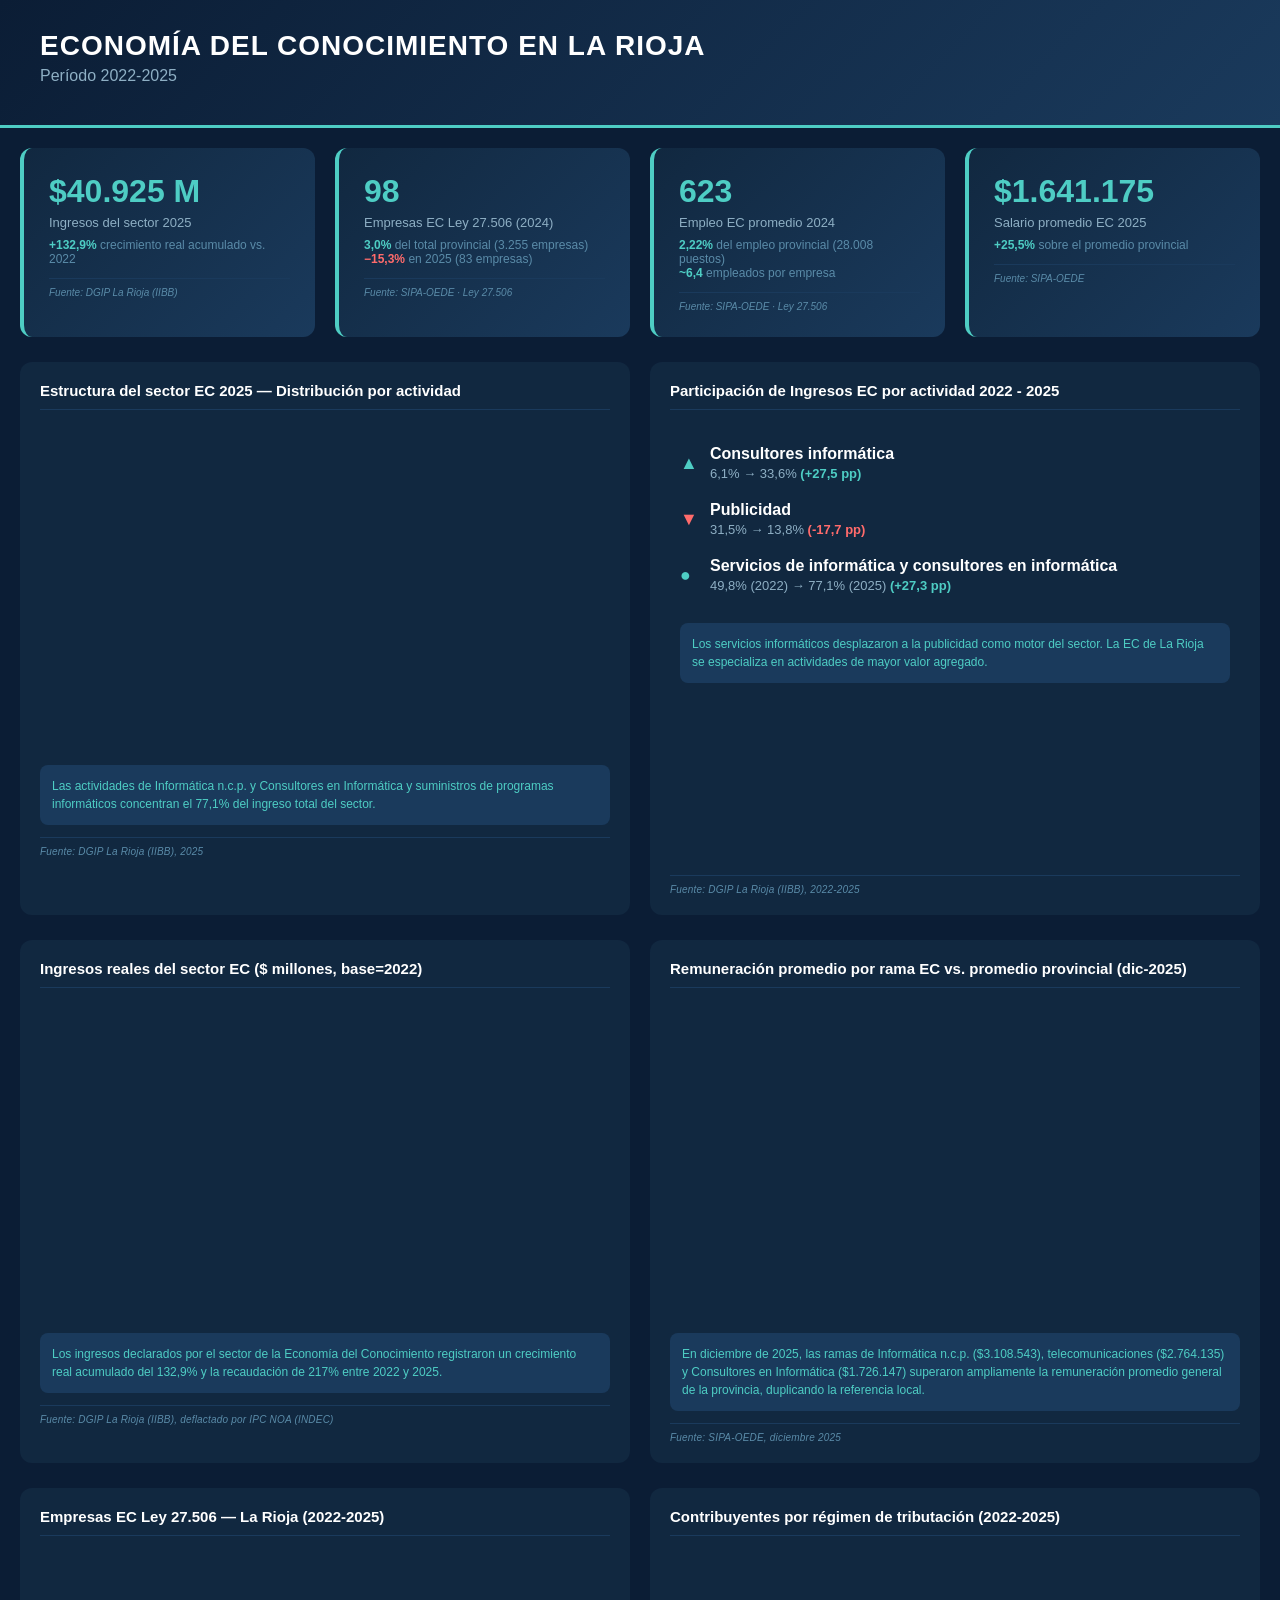
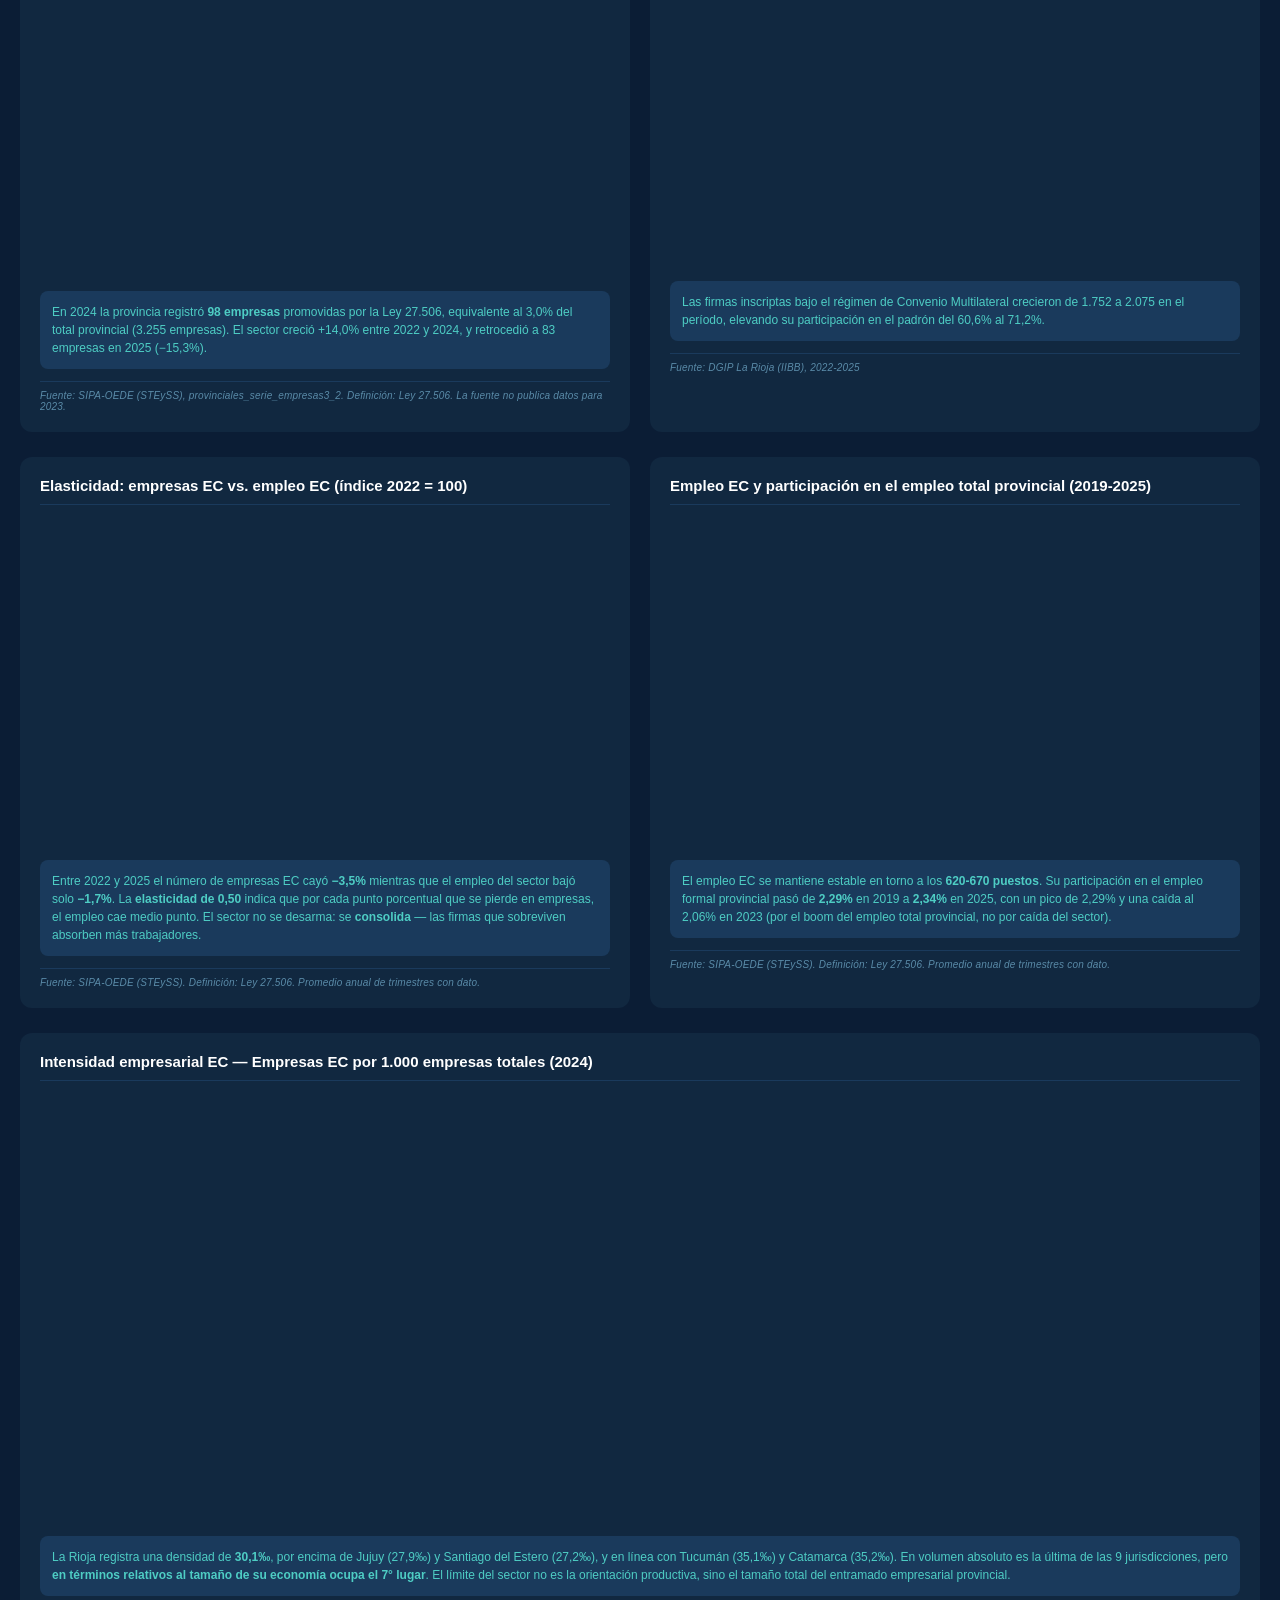
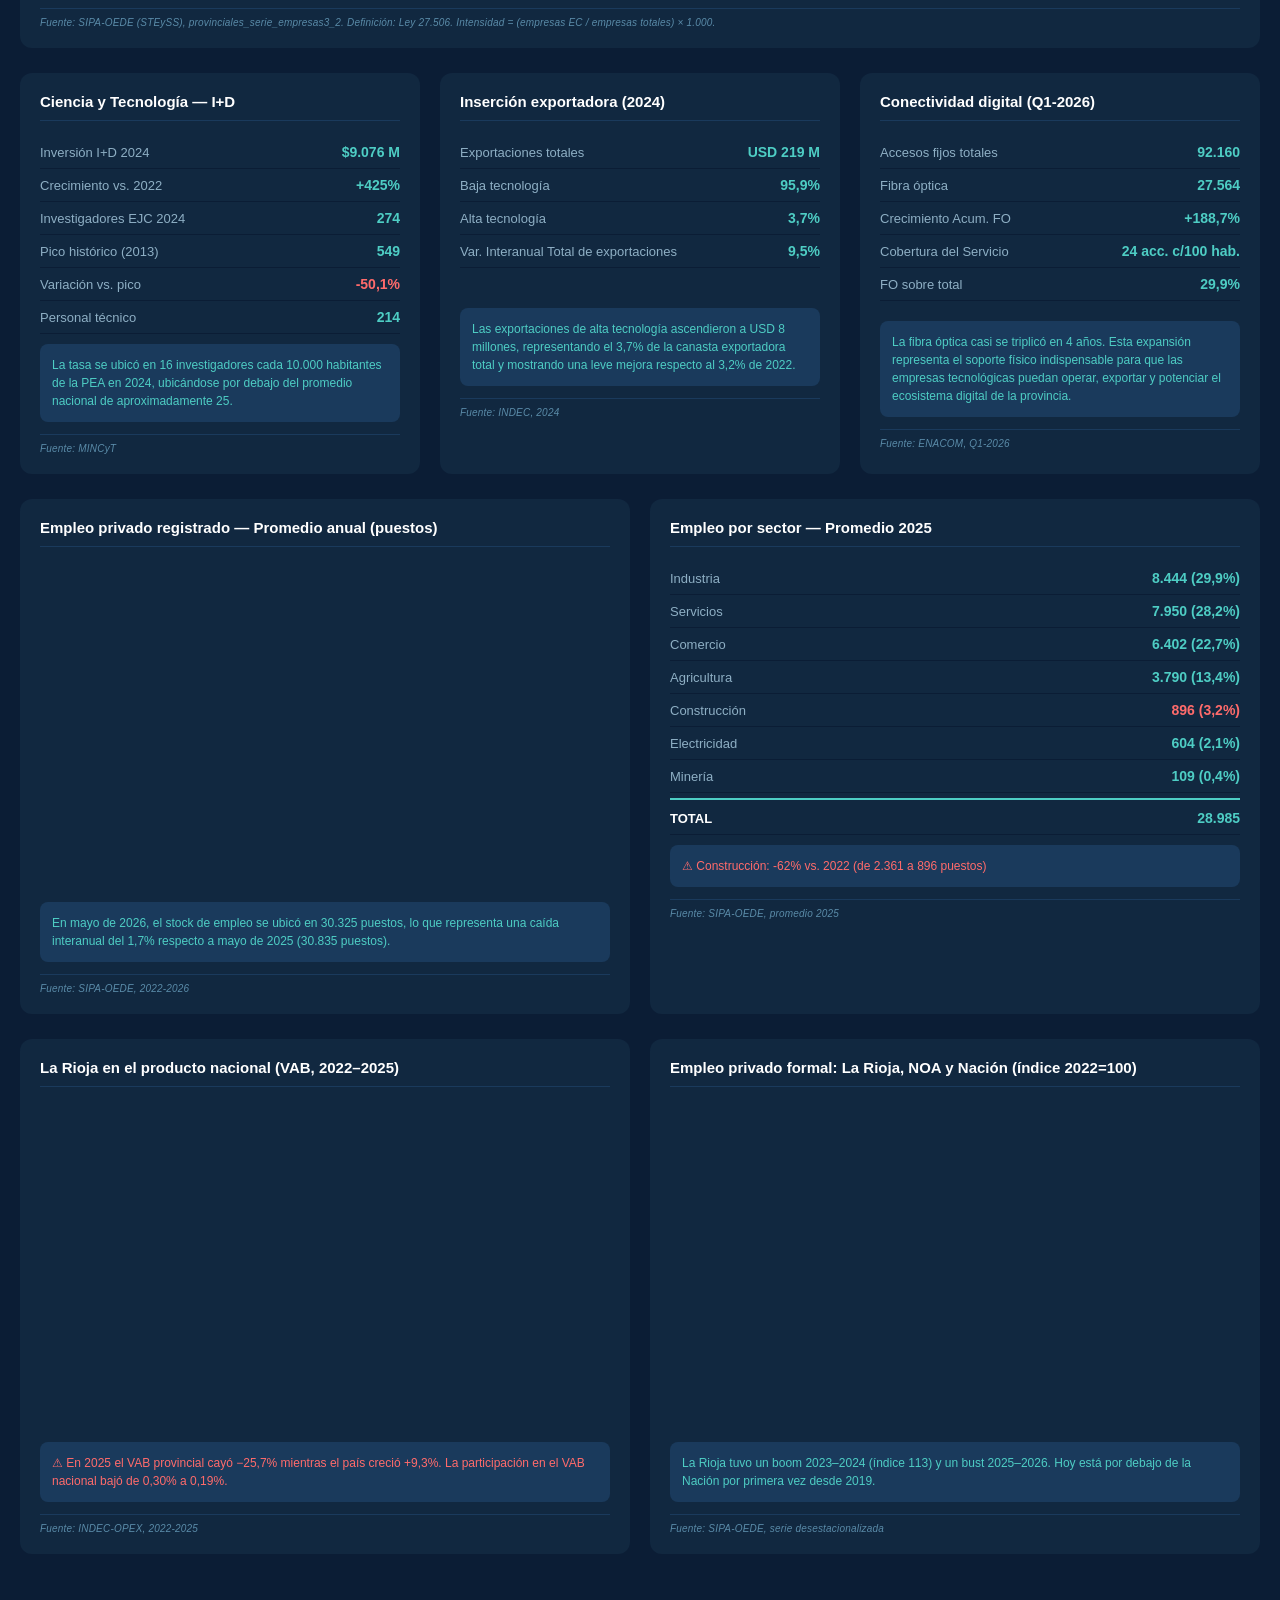
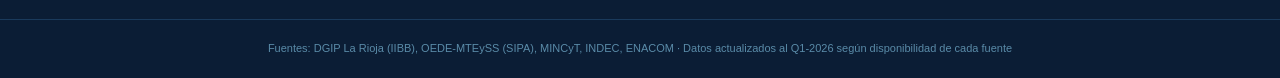
==== dashboard/figuras/index.html @ ee40356a "arme index y aumente" ====
<!DOCTYPE html>
<html lang="es">
<head>
    <meta charset="UTF-8">
    <meta name="viewport" content="width=device-width, initial-scale=1.0">
    <meta http-equiv="X-UA-Compatible" content="IE=edge">

    <title>Economía del Conocimiento en La Rioja | 2022-2025</title>

    <script src="https://code.highcharts.com/highcharts.js"></script>
    <script src="https://code.highcharts.com/modules/exporting.js"></script>

    <style>
        * { margin: 0; padding: 0; box-sizing: border-box; }

        body {
            font-family: "Segoe UI", Tahoma, Geneva, Verdana, sans-serif;
            background: #0B1D35;
            color: #FFFFFF;
        }

        .header {
            background: linear-gradient(135deg, #0B1D35 0%, #1A3A5C 100%);
            padding: 30px 40px;
            border-bottom: 3px solid #4ECDC4;
        }
        .header h1 { font-size: 28px; font-weight: 700; letter-spacing: 1px; }
        .header h2 { font-size: 16px; color: #8EAFC4; font-weight: 400; margin-top: 5px; }
        .header .institucional { font-size: 12px; color: #5A8BA8; margin-top: 10px; }

        .container { width: 100%; max-width: 1400px; margin: 0 auto; padding: 20px; }

        .kpi-row {
            display: grid;
            grid-template-columns: repeat(4, 1fr);
            gap: 20px;
            margin-bottom: 25px;
        }
        .kpi-card {
            background: linear-gradient(135deg, #112840 0%, #1A3A5C 100%);
            border-radius: 12px;
            padding: 25px;
            border-left: 4px solid #4ECDC4;
        }
        .kpi-card .number { font-size: 32px; font-weight: 700; color: #4ECDC4; }
        .kpi-card .label { font-size: 13px; color: #8EAFC4; margin-top: 5px; }
        .kpi-card .sub { font-size: 12px; color: #5A8BA8; margin-top: 8px; }
        .kpi-card .sub span { color: #4ECDC4; font-weight: 600; }
        .kpi-card .sub span.neg { color: #FF6B6B; }
        .kpi-card .kpi-source {
            font-size: 10px;
            color: #5A8BA8;
            margin-top: 12px;
            padding-top: 8px;
            border-top: 1px solid #1A3A5C;
            font-style: italic;
        }

        .chart-row {
            display: grid;
            grid-template-columns: 1fr 1fr;
            gap: 20px;
            margin-bottom: 25px;
        }
        .chart-row-3 {
            display: grid;
            grid-template-columns: 1fr 1fr 1fr;
            gap: 20px;
            margin-bottom: 25px;
        }
        .chart-box {
            background: #112840;
            border-radius: 12px;
            padding: 20px;
        }
        .chart-box h3 {
            font-size: 15px;
            color: #FFFFFF;
            margin-bottom: 15px;
            border-bottom: 1px solid #1A3A5C;
            padding-bottom: 10px;
        }
        .chart-container { width: 100%; height: 320px; }
        .chart-container-tall { width: 100%; height: 420px; }

        .chart-source {
            font-size: 10px;
            color: #5A8BA8;
            margin-top: 12px;
            padding-top: 8px;
            border-top: 1px solid #1A3A5C;
            font-style: italic;
            letter-spacing: 0.2px;
        }

        .info-card {
            background: #112840;
            border-radius: 12px;
            padding: 20px;
        }
        .info-card h3 {
            font-size: 15px;
            color: #FFFFFF;
            margin-bottom: 15px;
            border-bottom: 1px solid #1A3A5C;
            padding-bottom: 10px;
        }
        .info-item {
            display: flex;
            justify-content: space-between;
            align-items: center;
            gap: 10px;
            padding: 8px 0;
            border-bottom: 1px solid #0B1D35;
        }
        .info-item .key { color: #8EAFC4; font-size: 13px; }
        .info-item .value { color: #4ECDC4; font-weight: 600; font-size: 14px; text-align: right; }

        .highlight-box {
            background: #1A3A5C;
            border-radius: 8px;
            padding: 12px;
            margin-top: 10px;
        }
        .highlight-box .alert { color: #FF6B6B; font-size: 12px; line-height: 1.5; }
        .highlight-box .positive { color: #4ECDC4; font-size: 12px; line-height: 1.5; }

        .transform-item {
            display: flex;
            align-items: center;
            gap: 10px;
            padding: 10px 0;
        }
        .transform-item .arrow-up { color: #4ECDC4; font-size: 20px; }
        .transform-item .arrow-down { color: #FF6B6B; font-size: 20px; }
        .transform-item .detail { font-size: 13px; color: #8EAFC4; margin-top: 3px; }
        .transform-item .pct { font-size: 18px; font-weight: 700; min-width: 20px; }

        .footer {
            text-align: center;
            padding: 20px;
            color: #5A8BA8;
            font-size: 11px;
            line-height: 1.6;
            border-top: 1px solid #1A3A5C;
            margin-top: 20px;
        }

        @media (max-width: 1100px) {
            .kpi-row { grid-template-columns: repeat(2, 1fr); }
            .chart-row-3 { grid-template-columns: 1fr; }
        }
        @media (max-width: 800px) {
            .chart-row { grid-template-columns: 1fr; }
            .kpi-row { grid-template-columns: 1fr; }
            .header { padding: 25px 20px; }
            .header h1 { font-size: 22px; }
            .container { padding: 15px; }
        }
    </style>
</head>

<body>

<div class="header">
    <h1>ECONOMÍA DEL CONOCIMIENTO EN LA RIOJA</h1>
    <h2>Período 2022-2025</h2>
    <div class="institucional"></div>
</div>

<div class="container">

    <!-- ============ KPI ============ -->
    <div class="kpi-row">
        <div class="kpi-card">
            <div class="number">$40.925 M</div>
            <div class="label">Ingresos del sector 2025</div>
            <div class="sub"><span>+132,9%</span> crecimiento real acumulado vs. 2022</div>
            <div class="kpi-source">Fuente: DGIP La Rioja (IIBB)</div>
        </div>
        <div class="kpi-card">
            <div class="number">98</div>
            <div class="label">Empresas EC Ley 27.506 (2024)</div>
            <div class="sub"><span>3,0%</span> del total provincial (3.255 empresas)<br>
                <span class="neg">−15,3%</span> en 2025 (83 empresas)</div>
            <div class="kpi-source">Fuente: SIPA-OEDE · Ley 27.506</div>
        </div>
        <div class="kpi-card">
            <div class="number">623</div>
            <div class="label">Empleo EC promedio 2024</div>
            <div class="sub"><span>2,22%</span> del empleo provincial (28.008 puestos)<br>
                <span>~6,4</span> empleados por empresa</div>
            <div class="kpi-source">Fuente: SIPA-OEDE · Ley 27.506</div>
        </div>
        <div class="kpi-card">
            <div class="number">$1.641.175</div>
            <div class="label">Salario promedio EC 2025</div>
            <div class="sub"><span>+25,5%</span> sobre el promedio provincial</div>
            <div class="kpi-source">Fuente: SIPA-OEDE</div>
        </div>
    </div>

    <!-- ============ ESTRUCTURA EC ============ -->
    <div class="chart-row">

        <div class="chart-box">
            <h3>Estructura del sector EC 2025 — Distribución por actividad</h3>
            <div id="chart-donut" class="chart-container"></div>
            <div class="highlight-box" style="margin-top:20px;">
                <div class="positive">
                    Las actividades de Informática n.c.p. y Consultores en
                    Informática y suministros de programas informáticos
                    concentran el 77,1% del ingreso total del sector.
                </div>
            </div>
            <div class="chart-source">Fuente: DGIP La Rioja (IIBB), 2025</div>
        </div>

        <div class="chart-box">
            <h3>Participación de Ingresos EC por actividad 2022 - 2025</h3>
            <div style="padding: 10px;">

                <div class="transform-item">
                    <span class="arrow-up pct" style="color:#4ECDC4;">▲</span>
                    <div>
                        <div style="font-size:16px; font-weight:700;">Consultores informática</div>
                        <div class="detail">
                            6,1% → 33,6%
                            <span style="color:#4ECDC4; font-weight:600;">(+27,5 pp)</span>
                        </div>
                    </div>
                </div>

                <div class="transform-item">
                    <span class="arrow-down pct" style="color:#FF6B6B;">▼</span>
                    <div>
                        <div style="font-size:16px; font-weight:700;">Publicidad</div>
                        <div class="detail">
                            31,5% → 13,8%
                            <span style="color:#FF6B6B; font-weight:600;">(-17,7 pp)</span>
                        </div>
                    </div>
                </div>

                <div class="transform-item">
                    <span class="arrow-up pct" style="color:#4ECDC4;">●</span>
                    <div>
                        <div style="font-size:16px; font-weight:700;">
                            Servicios de informática y consultores en informática
                        </div>
                        <div class="detail">
                            49,8% (2022) → 77,1% (2025)
                            <span style="color:#4ECDC4; font-weight:600;">(+27,3 pp)</span>
                        </div>
                    </div>
                </div>

                <div class="highlight-box" style="margin-top:20px;">
                    <div class="positive">
                        Los servicios informáticos desplazaron a la publicidad
                        como motor del sector. La EC de La Rioja se especializa
                        en actividades de mayor valor agregado.
                    </div>
                </div>

                <div id="chart-transform" class="chart-container"
                     style="height:160px; margin-top:10px;"></div>

            </div>
            <div class="chart-source">Fuente: DGIP La Rioja (IIBB), 2022-2025</div>
        </div>

    </div>

    <!-- ============ INGRESOS Y SALARIOS ============ -->
    <div class="chart-row">

        <div class="chart-box">
            <h3>Ingresos reales del sector EC ($ millones, base=2022)</h3>
            <div id="chart-ingresos" class="chart-container"></div>
            <div class="highlight-box">
                <div class="positive">
                    Los ingresos declarados por el sector de la Economía
                    del Conocimiento registraron un crecimiento real acumulado
                    del 132,9% y la recaudación de 217% entre 2022 y 2025.
                </div>
            </div>
            <div class="chart-source">Fuente: DGIP La Rioja (IIBB), deflactado por IPC NOA (INDEC)</div>
        </div>

        <div class="chart-box">
            <h3>Remuneración promedio por rama EC vs. promedio provincial (dic-2025)</h3>
            <div id="chart-salarios" class="chart-container"></div>
            <div class="highlight-box">
                <div class="positive">
                    En diciembre de 2025, las ramas de Informática n.c.p.
                    ($3.108.543), telecomunicaciones ($2.764.135) y
                    Consultores en Informática ($1.726.147) superaron
                    ampliamente la remuneración promedio general de la
                    provincia, duplicando la referencia local.
                </div>
            </div>
            <div class="chart-source">Fuente: SIPA-OEDE, diciembre 2025</div>
        </div>

    </div>

    <!-- ============ EMPRESAS EC — LEY 27.506 ============ -->
    <div class="chart-row">

        <div class="chart-box">
            <h3>Empresas EC Ley 27.506 — La Rioja (2022-2025)</h3>
            <div id="chart-empresas" class="chart-container"></div>
            <div class="highlight-box" style="margin-top:20px;">
                <div class="positive">
                    En 2024 la provincia registró <strong>98 empresas</strong>
                    promovidas por la Ley 27.506, equivalente al 3,0% del total
                    provincial (3.255 empresas). El sector creció +14,0% entre
                    2022 y 2024, y retrocedió a 83 empresas en 2025 (−15,3%).
                </div>
            </div>
            <div class="chart-source">
                Fuente: SIPA-OEDE (STEySS), <em>provinciales_serie_empresas3_2</em>.
                Definición: Ley 27.506. La fuente no publica datos para 2023.
            </div>
        </div>

        <div class="chart-box">
            <h3>Contribuyentes por régimen de tributación (2022-2025)</h3>
            <div id="chart-contribuyentes" class="chart-container"></div>
            <div class="highlight-box">
                <div class="positive">
                    Las firmas inscriptas bajo el régimen de Convenio
                    Multilateral crecieron de 1.752 a 2.075 en el período,
                    elevando su participación en el padrón del 60,6% al 71,2%.
                </div>
            </div>
            <div class="chart-source">Fuente: DGIP La Rioja (IIBB), 2022-2025</div>
        </div>

    </div>

    <!-- ============ EMPLEO EC: ELASTICIDAD Y PARTICIPACIÓN ============ -->
    <div class="chart-row">

        <div class="chart-box">
            <h3>Elasticidad: empresas EC vs. empleo EC (índice 2022 = 100)</h3>
            <div id="chart-elasticidad" class="chart-container"></div>
            <div class="highlight-box" style="margin-top:20px;">
                <div class="positive">
                    Entre 2022 y 2025 el número de empresas EC cayó
                    <strong>−3,5%</strong> mientras que el empleo del sector
                    bajó solo <strong>−1,7%</strong>. La <strong>elasticidad
                    de 0,50</strong> indica que por cada punto porcentual que
                    se pierde en empresas, el empleo cae medio punto. El sector
                    no se desarma: se <strong>consolida</strong> — las firmas
                    que sobreviven absorben más trabajadores.
                </div>
            </div>
            <div class="chart-source">
                Fuente: SIPA-OEDE (STEySS). Definición: Ley 27.506.
                Promedio anual de trimestres con dato.
            </div>
        </div>

        <div class="chart-box">
            <h3>Empleo EC y participación en el empleo total provincial (2019-2025)</h3>
            <div id="chart-empleo-share" class="chart-container"></div>
            <div class="highlight-box" style="margin-top:20px;">
                <div class="positive">
                    El empleo EC se mantiene estable en torno a los
                    <strong>620-670 puestos</strong>. Su participación en el
                    empleo formal provincial pasó de <strong>2,29%</strong> en
                    2019 a <strong>2,34%</strong> en 2025, con un pico de
                    2,29% y una caída al 2,06% en 2023 (por el boom del empleo
                    total provincial, no por caída del sector).
                </div>
            </div>
            <div class="chart-source">
                Fuente: SIPA-OEDE (STEySS). Definición: Ley 27.506.
                Promedio anual de trimestres con dato.
            </div>
        </div>

    </div>

    <!-- ============ INTENSIDAD EMPRESARIAL EC ============ -->
    <div class="chart-row">
        <div class="chart-box" style="grid-column: 1 / -1;">
            <h3>Intensidad empresarial EC — Empresas EC por 1.000 empresas totales (2024)</h3>
            <div id="chart-intensidad" class="chart-container-tall"></div>
            <div class="highlight-box" style="margin-top:20px;">
                <div class="positive">
                    La Rioja registra una densidad de <strong>30,1‰</strong>,
                    por encima de Jujuy (27,9‰) y Santiago del Estero (27,2‰),
                    y en línea con Tucumán (35,1‰) y Catamarca (35,2‰).
                    En volumen absoluto es la última de las 9 jurisdicciones,
                    pero <strong>en términos relativos al tamaño de su economía
                    ocupa el 7° lugar</strong>. El límite del sector no es la
                    orientación productiva, sino el tamaño total del entramado
                    empresarial provincial.
                </div>
            </div>
            <div class="chart-source">
                Fuente: SIPA-OEDE (STEySS), <em>provinciales_serie_empresas3_2</em>.
                Definición: Ley 27.506. Intensidad = (empresas EC / empresas totales) × 1.000.
            </div>
        </div>
    </div>

    <!-- ============ I+D / EXPORTACIONES / CONECTIVIDAD ============ -->
    <div class="chart-row-3">

        <div class="info-card">
            <h3>Ciencia y Tecnología — I+D</h3>
            <div class="info-item">
                <span class="key">Inversión I+D 2024</span>
                <span class="value">$9.076 M</span>
            </div>
            <div class="info-item">
                <span class="key">Crecimiento vs. 2022</span>
                <span class="value">+425%</span>
            </div>
            <div class="info-item">
                <span class="key">Investigadores EJC 2024</span>
                <span class="value">274</span>
            </div>
            <div class="info-item">
                <span class="key">Pico histórico (2013)</span>
                <span class="value">549</span>
            </div>
            <div class="info-item">
                <span class="key">Variación vs. pico</span>
                <span class="value" style="color:#FF6B6B;">-50,1%</span>
            </div>
            <div class="info-item">
                <span class="key">Personal técnico</span>
                <span class="value">214</span>
            </div>
            <div class="highlight-box">
                <div class="positive">
                    La tasa se ubicó en 16 investigadores cada 10.000
                    habitantes de la PEA en 2024, ubicándose por debajo
                    del promedio nacional de aproximadamente 25.
                </div>
            </div>
            <div class="chart-source">Fuente: MINCyT</div>
        </div>

        <div class="info-card">
            <h3>Inserción exportadora (2024)</h3>
            <div class="info-item">
                <span class="key">Exportaciones totales</span>
                <span class="value">USD 219 M</span>
            </div>
            <div class="info-item">
                <span class="key">Baja tecnología</span>
                <span class="value">95,9%</span>
            </div>
            <div class="info-item">
                <span class="key">Alta tecnología</span>
                <span class="value">3,7%</span>
            </div>
            <div class="info-item">
                <span class="key">Var. Interanual Total de exportaciones</span>
                <span class="value">9,5%</span>
            </div>
            <div class="highlight-box" style="margin-top:40px;">
                <div class="positive">
                    Las exportaciones de alta tecnología ascendieron a
                    USD 8 millones, representando el 3,7% de la canasta
                    exportadora total y mostrando una leve mejora respecto
                    al 3,2% de 2022.
                </div>
            </div>
            <div class="chart-source">Fuente: INDEC, 2024</div>
        </div>

        <div class="info-card">
            <h3>Conectividad digital (Q1-2026)</h3>
            <div class="info-item">
                <span class="key">Accesos fijos totales</span>
                <span class="value">92.160</span>
            </div>
            <div class="info-item">
                <span class="key">Fibra óptica</span>
                <span class="value">27.564</span>
            </div>
            <div class="info-item">
                <span class="key">Crecimiento Acum. FO</span>
                <span class="value">+188,7%</span>
            </div>
            <div class="info-item">
                <span class="key">Cobertura del Servicio</span>
                <span class="value">24 acc. c/100 hab.</span>
            </div>
            <div class="info-item">
                <span class="key">FO sobre total</span>
                <span class="value">29,9%</span>
            </div>
            <div class="highlight-box" style="margin-top:20px;">
                <div class="positive">
                    La fibra óptica casi se triplicó en 4 años.
                    Esta expansión representa el soporte físico indispensable
                    para que las empresas tecnológicas puedan operar,
                    exportar y potenciar el ecosistema digital de la provincia.
                </div>
            </div>
            <div class="chart-source">Fuente: ENACOM, Q1-2026</div>
        </div>

    </div>

    <!-- ============ EMPLEO ============ -->
    <div class="chart-row">

        <div class="chart-box">
            <h3>Empleo privado registrado — Promedio anual (puestos)</h3>
            <div id="chart-empleo" class="chart-container"></div>
            <div class="highlight-box" style="margin-top:20px;">
                <div class="positive">
                    En mayo de 2026, el stock de empleo se ubicó en
                    30.325 puestos, lo que representa una caída interanual
                    del 1,7% respecto a mayo de 2025 (30.835 puestos).
                </div>
            </div>
            <div class="chart-source">Fuente: SIPA-OEDE, 2022-2026</div>
        </div>

        <div class="info-card">
            <h3>Empleo por sector — Promedio 2025</h3>
            <div class="info-item">
                <span class="key">Industria</span>
                <span class="value">8.444 (29,9%)</span>
            </div>
            <div class="info-item">
                <span class="key">Servicios</span>
                <span class="value">7.950 (28,2%)</span>
            </div>
            <div class="info-item">
                <span class="key">Comercio</span>
                <span class="value">6.402 (22,7%)</span>
            </div>
            <div class="info-item">
                <span class="key">Agricultura</span>
                <span class="value">3.790 (13,4%)</span>
            </div>
            <div class="info-item">
                <span class="key">Construcción</span>
                <span class="value" style="color:#FF6B6B;">896 (3,2%)</span>
            </div>
            <div class="info-item">
                <span class="key">Electricidad</span>
                <span class="value">604 (2,1%)</span>
            </div>
            <div class="info-item">
                <span class="key">Minería</span>
                <span class="value">109 (0,4%)</span>
            </div>
            <div class="info-item"
                 style="border-top:2px solid #4ECDC4; margin-top:5px; padding-top:10px;">
                <span class="key" style="font-weight:700; color:#FFFFFF;">TOTAL</span>
                <span class="value">28.985</span>
            </div>
            <div class="highlight-box">
                <div class="alert">
                    ⚠ Construcción: -62% vs. 2022 (de 2.361 a 896 puestos)
                </div>
            </div>
            <div class="chart-source">Fuente: SIPA-OEDE, promedio 2025</div>
        </div>

    </div>

    <!-- ============ CONTEXTO MACRO: VAB ============ -->
    <div class="chart-row">

        <div class="chart-box">
            <h3>La Rioja en el producto nacional (VAB, 2022–2025)</h3>
            <div id="chart-vab" class="chart-container"></div>
            <div class="highlight-box" style="margin-top:20px;">
                <div class="alert">
                    ⚠ En 2025 el VAB provincial cayó −25,7% mientras el país
                    creció +9,3%. La participación en el VAB nacional bajó
                    de 0,30% a 0,19%.
                </div>
            </div>
            <div class="chart-source">Fuente: INDEC-OPEX, 2022-2025</div>
        </div>

        <div class="chart-box">
            <h3>Empleo privado formal: La Rioja, NOA y Nación (índice 2022=100)</h3>
            <div id="chart-empleo-comp" class="chart-container"></div>
            <div class="highlight-box" style="margin-top:20px;">
                <div class="positive">
                    La Rioja tuvo un boom 2023–2024 (índice 113) y un bust
                    2025–2026. Hoy está por debajo de la Nación por primera
                    vez desde 2019.
                </div>
            </div>
            <div class="chart-source">Fuente: SIPA-OEDE, serie desestacionalizada</div>
        </div>

    </div>

</div>

<div class="footer">
    Fuentes: DGIP La Rioja (IIBB), OEDE-MTEySS (SIPA),
    MINCyT, INDEC, ENACOM · Datos actualizados al Q1-2026
    según disponibilidad de cada fuente
</div>

<script>

    Highcharts.setOptions({
        chart: {
            backgroundColor: "transparent",
            style: { fontFamily: "Segoe UI, sans-serif" }
        },
        title: { style: { color: "#FFFFFF", fontSize: "14px" } },
        subtitle: { style: { color: "#8EAFC4" } },
        xAxis: {
            labels: { style: { color: "#8EAFC4" } },
            gridLineColor: "#1A3A5C",
            lineColor: "#1A3A5C"
        },
        yAxis: {
            labels: { style: { color: "#8EAFC4" } },
            gridLineColor: "#1A3A5C",
            title: { style: { color: "#8EAFC4" } }
        },
        legend: {
            itemStyle: { color: "#8EAFC4" },
            itemHoverStyle: { color: "#FFFFFF" }
        },
        tooltip: {
            backgroundColor: "#1A3A5C",
            style: { color: "#FFFFFF" },
            borderColor: "#4ECDC4"
        },
        credits: { enabled: false }
    });


    // ==========================================================
    // DONUT — estructura por actividad
    // ==========================================================
    Highcharts.chart("chart-donut", {

        chart: { type: "pie" },
        title: { text: "" },
        subtitle: {
            text: "Top 2 IT concentran 77,1% del ingreso",
            align: "center"
        },
        plotOptions: {
            pie: {
                innerSize: "55%",
                dataLabels: {
                    enabled: true,
                    format: "{point.name}: {point.percentage:.1f}%",
                    style: {
                        color: "#8EAFC4",
                        fontSize: "11px",
                        textOutline: "none"
                    }
                }
            }
        },
        series: [{
            name: "Participación",
            data: [
                { name: "Informática n.c.p.", y: 43.5, color: "#4ECDC4" },
                { name: "Consultores informática", y: 33.6, color: "#2A9D8F" },
                { name: "Publicidad", y: 13.8, color: "#6CB4D9" },
                { name: "I+D Cs. médicas", y: 3.0, color: "#A8D8EA" },
                { name: "Reparación equipos", y: 2.5, color: "#1A6B8A" },
                { name: "Otros", y: 3.6, color: "#0D2B4B" }
            ]
        }]
    });


    // ==========================================================
    // INGRESOS REALES
    // ==========================================================
    Highcharts.chart("chart-ingresos", {

        chart: { type: "column" },
        title: { text: "" },
        xAxis: { categories: ["2022", "2023", "2024", "2025"] },
        yAxis: { title: { text: "$ millones (base dic-2022)" } },
        plotOptions: {
            column: {
                dataLabels: {
                    enabled: true,
                    format: "${point.y:,.0f} M",
                    style: {
                        color: "#4ECDC4",
                        textOutline: "none",
                        fontWeight: "bold"
                    }
                }
            }
        },
        legend: { enabled: false },
        series: [{
            name: "Ingreso real",
            data: [1694, 2342, 3051, 3945],
            color: {
                linearGradient: { x1: 0, y1: 0, x2: 0, y2: 1 },
                stops: [[0, "#4ECDC4"], [1, "#1A6B8A"]]
            }
        }]
    });


    // ==========================================================
    // SALARIOS POR RAMA
    // ==========================================================
    Highcharts.chart("chart-salarios", {

        chart: { type: "bar" },
        title: { text: "" },
        xAxis: {
            categories: [
                "Informática n.c.p.",
                "Telecomunicaciones",
                "Consultores inform.",
                "Publicidad",
                "Contenidos audiovisuales",
                "Farmacéutica"
            ]
        },
        yAxis: {
            title: { text: "" },
            plotLines: [{
                value: 1308235,
                color: "#FF6B6B",
                width: 2,
                dashStyle: "Dash",
                label: {
                    text: "Prom. provincial $1.308.235",
                    style: { color: "#FF6B6B", fontSize: "11px" }
                }
            }]
        },
        legend: { enabled: false },
        plotOptions: {
            bar: {
                dataLabels: {
                    enabled: true,
                    format: "${point.y:,.0f}",
                    style: {
                        color: "#8EAFC4",
                        textOutline: "none",
                        fontSize: "11px"
                    }
                }
            }
        },
        series: [{
            name: "Salario dic-2025",
            data: [3108543, 2764135, 1726147, 885187, 683117, 679922],
            color: "#4ECDC4"
        }]
    });


    // ==========================================================
    // EMPRESAS EC — LEY 27.506
    // ==========================================================
    Highcharts.chart("chart-empresas", {

        chart: { type: "column" },
        title: { text: "" },
        xAxis: {
            categories: ["2022", "2023", "2024", "2025"],
            labels: { style: { color: "#8EAFC4" } }
        },
        yAxis: {
            title: { text: "Cantidad de empresas" },
            stackLabels: {
                enabled: true,
                style: {
                    color: "#FFFFFF",
                    fontWeight: "bold",
                    textOutline: "none"
                },
                formatter: function () {
                    return this.total === null ? "" : this.total;
                }
            }
        },
        plotOptions: {
            column: {
                stacking: "normal",
                dataLabels: {
                    enabled: true,
                    style: {
                        color: "#1A1A1A",
                        textOutline: "none",
                        fontWeight: "bold",
                        fontSize: "10px"
                    },
                    formatter: function () {
                        return this.y === null ? "" : this.y;
                    }
                }
            }
        },
        series: [
            {
                name: "Servicios profesionales técnicos",
                data: [30, null, 36, 28],
                color: "#4ECDC4"
            },
            {
                name: "Software e informática",
                data: [25, null, 28, 25],
                color: "#2A9D8F"
            },
            {
                name: "Telecomunicaciones",
                data: [19, null, 19, 17],
                color: "#6CB4D9"
            },
            {
                name: "Audiovisual",
                data: [7, null, 9, 9],
                color: "#A8D8EA"
            },
            {
                name: "Farmacéutica / Biotecnología",
                data: [5, null, 6, 4],
                color: "#1A6B8A"
            }
        ],
        subtitle: {
            text: "2023: sin datos en la fuente (SIPA-OEDE).",
            align: "left"
        }
    });


    // ==========================================================
    // ELASTICIDAD — Empresas EC vs Empleo EC (2022 = 100)
    // ==========================================================
    Highcharts.chart("chart-elasticidad", {

        chart: { type: "spline" },
        title: { text: "" },
        xAxis: { categories: ["2022", "2023", "2024", "2025"] },
        yAxis: {
            title: { text: "Índice (2022 = 100)" },
            min: 85,
            max: 120,
            plotLines: [{
                value: 100,
                color: "#8EAFC4",
                width: 1,
                dashStyle: "Dash",
                label: {
                    text: "base 100",
                    style: { color: "#8EAFC4", fontSize: "10px" }
                }
            }]
        },
        legend: { enabled: true },
        tooltip: { shared: true },
        plotOptions: {
            spline: {
                marker: { enabled: true, radius: 6 },
                dataLabels: {
                    enabled: true,
                    style: { textOutline: "none", fontSize: "10px" },
                    formatter: function () {
                        return this.y.toFixed(1);
                    }
                }
            }
        },
        series: [
            {
                name: "Empresas EC",
                data: [100, 102.3, 114.0, 96.5],
                color: "#4ECDC4",
                lineWidth: 3
            },
            {
                name: "Empleo EC",
                data: [100, 104.6, 96.7, 98.2],
                color: "#6CB4D9",
                lineWidth: 2,
                dashStyle: "ShortDash"
            }
        ]
    });


    // ==========================================================
    // EMPLEO EC Y PARTICIPACIÓN EN EL EMPLEO TOTAL
    // ==========================================================
    Highcharts.chart("chart-empleo-share", {

        chart: { type: "column" },
        title: { text: "" },
        xAxis: {
            categories: ["2019", "2020", "2021", "2022", "2023", "2024", "2025"]
        },
        yAxis: [
            {
                title: { text: "Empleo EC (puestos)", style: { color: "#4ECDC4" } },
                labels: { style: { color: "#4ECDC4" } },
                gridLineColor: "#1A3A5C"
            },
            {
                title: { text: "Participación EC (%)", style: { color: "#FF6B6B" } },
                labels: { style: { color: "#FF6B6B" }, format: "{value}%" },
                opposite: true,
                gridLineWidth: 0,
                min: 0,
                max: 3
            }
        ],
        plotOptions: {
            column: {
                dataLabels: {
                    enabled: true,
                    format: "{point.y:.0f}",
                    style: {
                        color: "#4ECDC4",
                        textOutline: "none",
                        fontWeight: "bold",
                        fontSize: "10px"
                    }
                }
            }
        },
        legend: { enabled: true },
        tooltip: { shared: true },
        series: [
            {
                name: "Empleo EC",
                type: "column",
                yAxis: 0,
                data: [617, 572, 587, 644, 674, 623, 633],
                color: {
                    linearGradient: { x1: 0, y1: 0, x2: 0, y2: 1 },
                    stops: [[0, "#4ECDC4"], [1, "#1A6B8A"]]
                }
            },
            {
                name: "Participación EC (%)",
                type: "spline",
                yAxis: 1,
                data: [2.29, 2.25, 2.24, 2.14, 2.06, 2.22, 2.34],
                color: "#FF6B6B",
                marker: { enabled: true, radius: 5 },
                dataLabels: {
                    enabled: true,
                    format: "{point.y:.2f}%",
                    style: {
                        color: "#FF6B6B",
                        textOutline: "none",
                        fontSize: "10px",
                        fontWeight: "bold"
                    }
                }
            }
        ]
    });


    // ==========================================================
    // INTENSIDAD EMPRESARIAL EC (‰) — 2024
    // ==========================================================
    Highcharts.chart("chart-intensidad", {

        chart: { type: "bar" },
        title: { text: "" },
        xAxis: {
            categories: [
                "Santiago del Estero",
                "Jujuy",
                "La Rioja",
                "Tucumán",
                "Catamarca",
                "Salta",
                "Córdoba",
                "Santa Fe",
                "CABA"
            ],
            labels: { style: { color: "#8EAFC4" } }
        },
        yAxis: {
            title: {
                text: "Empresas EC por cada 1.000 empresas totales",
                style: { color: "#8EAFC4" }
            },
            labels: {
                style: { color: "#8EAFC4" },
                format: "{value}‰"
            }
        },
        legend: { enabled: false },
        tooltip: {
            formatter: function () {
                return `<b>${this.x}</b><br/>${this.y.toFixed(2)}‰`;
            }
        },
        plotOptions: {
            bar: {
                borderRadius: 3,
                dataLabels: {
                    enabled: true,
                    format: "{point.y:.1f}‰",
                    style: {
                        color: "#FFFFFF",
                        textOutline: "none",
                        fontWeight: "bold",
                        fontSize: "11px"
                    }
                }
            }
        },
        series: [{
            name: "Intensidad EC",
            data: [
                { y: 27.20, color: "#8EAFC4" },
                { y: 27.88, color: "#8EAFC4" },
                { y: 30.11, color: "#4ECDC4" },
                { y: 35.08, color: "#8EAFC4" },
                { y: 35.18, color: "#8EAFC4" },
                { y: 36.59, color: "#8EAFC4" },
                { y: 40.44, color: "#8EAFC4" },
                { y: 43.02, color: "#8EAFC4" },
                { y: 69.75, color: "#8EAFC4" }
            ]
        }]
    });


    // ==========================================================
    // CONTRIBUYENTES POR RÉGIMEN
    // ==========================================================
    Highcharts.chart("chart-contribuyentes", {

        chart: { type: "column" },
        title: { text: "" },
        xAxis: { categories: ["2022", "2023", "2024", "2025"] },
        yAxis: {
            title: { text: "Contribuyentes" },
            stackLabels: {
                enabled: true,
                style: {
                    color: "#FFFFFF",
                    fontWeight: "bold",
                    textOutline: "none"
                }
            }
        },
        plotOptions: {
            column: {
                stacking: "normal",
                dataLabels: {
                    enabled: true,
                    style: {
                        color: "#1A1A1A",
                        textOutline: "none",
                        fontWeight: "bold"
                    }
                }
            }
        },
        series: [
            {
                name: "Locales",
                data: [1138, 1060, 844, 840],
                color: "#A8D8EA"
            },
            {
                name: "Multilateral",
                data: [1752, 1911, 1947, 2075],
                color: "#6CB4D9"
            }
        ]
    });


    // ==========================================================
    // EMPLEO PROMEDIO ANUAL
    // ==========================================================
    Highcharts.chart("chart-empleo", {

        chart: { type: "column" },
        title: { text: "" },
        xAxis: { categories: ["2022", "2023", "2024", "2025", "2026*"] },
        yAxis: {
            title: { text: "Puestos de trabajo" },
            min: 25000
        },
        plotOptions: {
            column: {
                dataLabels: {
                    enabled: true,
                    format: "{point.y:,.0f}",
                    style: {
                        color: "#4ECDC4",
                        textOutline: "none",
                        fontWeight: "bold"
                    }
                }
            }
        },
        legend: { enabled: false },
        series: [{
            name: "Empleo promedio",
            data: [30718, 33047, 29986, 28985, 31459],
            color: {
                linearGradient: { x1: 0, y1: 0, x2: 0, y2: 1 },
                stops: [[0, "#6CB4D9"], [1, "#1A6B8A"]]
            }
        }],
        subtitle: {
            text: "* 2026: promedio ene-may. Mayo 2026: 30.325 puestos (-1,7% i.a.)"
        }
    });


    // ==========================================================
    // TRANSFORMACIÓN — consultores vs publicidad
    // ==========================================================
    Highcharts.chart("chart-transform", {

        chart: { type: "bar", height: 160 },
        title: { text: "" },
        xAxis: {
            categories: ["Consultores inform.", "Publicidad"],
            labels: { style: { fontSize: "11px" } }
        },
        yAxis: {
            title: { text: "" },
            labels: { format: "{value}%" }
        },
        legend: { enabled: true },
        plotOptions: {
            bar: {
                dataLabels: {
                    enabled: true,
                    format: "{point.y}%",
                    style: {
                        color: "#FFFFFF",
                        textOutline: "none"
                    }
                }
            }
        },
        series: [
            {
                name: "2022",
                data: [6.1, 31.5],
                color: "#1A6B8A"
            },
            {
                name: "2025",
                data: [33.6, 13.8],
                color: "#4ECDC4"
            }
        ]
    });


    // ==========================================================
    // CONTEXTO MACRO — VAB La Rioja + share nacional
    // ==========================================================
    Highcharts.chart("chart-vab", {

        chart: { type: "column" },
        title: { text: "" },
        xAxis: { categories: ["2022", "2023", "2024", "2025"] },
        yAxis: [
            {
                title: { text: "VAB (millones USD)", style: { color: "#4ECDC4" } },
                labels: { style: { color: "#4ECDC4" } },
                gridLineColor: "#1A3A5C"
            },
            {
                title: { text: "% del VAB nacional", style: { color: "#FF6B6B" } },
                labels: { style: { color: "#FF6B6B" }, format: "{value}%" },
                opposite: true,
                gridLineWidth: 0,
                max: 0.5
            }
        ],
        plotOptions: {
            column: {
                dataLabels: {
                    enabled: true,
                    format: "${point.y:,.0f} M",
                    style: {
                        color: "#4ECDC4",
                        textOutline: "none",
                        fontWeight: "bold"
                    }
                }
            }
        },
        legend: { enabled: true },
        tooltip: { shared: true },
        series: [
            {
                name: "VAB (USD M)",
                type: "column",
                yAxis: 0,
                data: [187, 199, 220, 163],
                color: {
                    linearGradient: { x1: 0, y1: 0, x2: 0, y2: 1 },
                    stops: [[0, "#4ECDC4"], [1, "#1A6B8A"]]
                }
            },
            {
                name: "% nacional",
                type: "spline",
                yAxis: 1,
                data: [0.211, 0.297, 0.276, 0.188],
                color: "#FF6B6B",
                marker: { enabled: true, radius: 6 },
                dataLabels: {
                    enabled: true,
                    format: "{point.y:.2f}%",
                    style: {
                        color: "#FF6B6B",
                        textOutline: "none",
                        fontSize: "10px",
                        fontWeight: "bold"
                    }
                }
            }
        ]
    });


    // ==========================================================
    // EMPLEO COMPARADO — LR vs NOA vs Nación (base ene-2022 = 100)
    // ==========================================================
    Highcharts.chart("chart-empleo-comp", {

        chart: { type: "spline" },
        title: { text: "" },
        xAxis: { categories: ["2022", "2023", "2024", "2025", "2026*"] },
        yAxis: {
            title: { text: "Índice (ene-2022 = 100)" },
            min: 90,
            max: 118,
            plotLines: [{
                value: 100,
                color: "#8EAFC4",
                width: 1,
                dashStyle: "Dash",
                label: {
                    text: "base 100",
                    style: { color: "#8EAFC4", fontSize: "10px" }
                }
            }]
        },
        legend: { enabled: true },
        plotOptions: {
            spline: {
                marker: { enabled: true, radius: 5 },
                dataLabels: { enabled: false }
            }
        },
        series: [
            {
                name: "La Rioja",
                data: [100, 112.3, 112.9, 101.4, 99.6],
                color: "#4ECDC4",
                lineWidth: 3
            },
            {
                name: "NOA",
                data: [100, 104.5, 104.6, 103.3, 100.3],
                color: "#6CB4D9",
                lineWidth: 2
            },
            {
                name: "Nación",
                data: [100, 104.3, 104.7, 103.6, 102.0],
                color: "#8EAFC4",
                lineWidth: 2,
                dashStyle: "ShortDash"
            }
        ],
        subtitle: {
            text: "* 2026: último dato disponible (enero). Fuente: SIPA-OEDE."
        }
    });

</script>

</body>
</html>
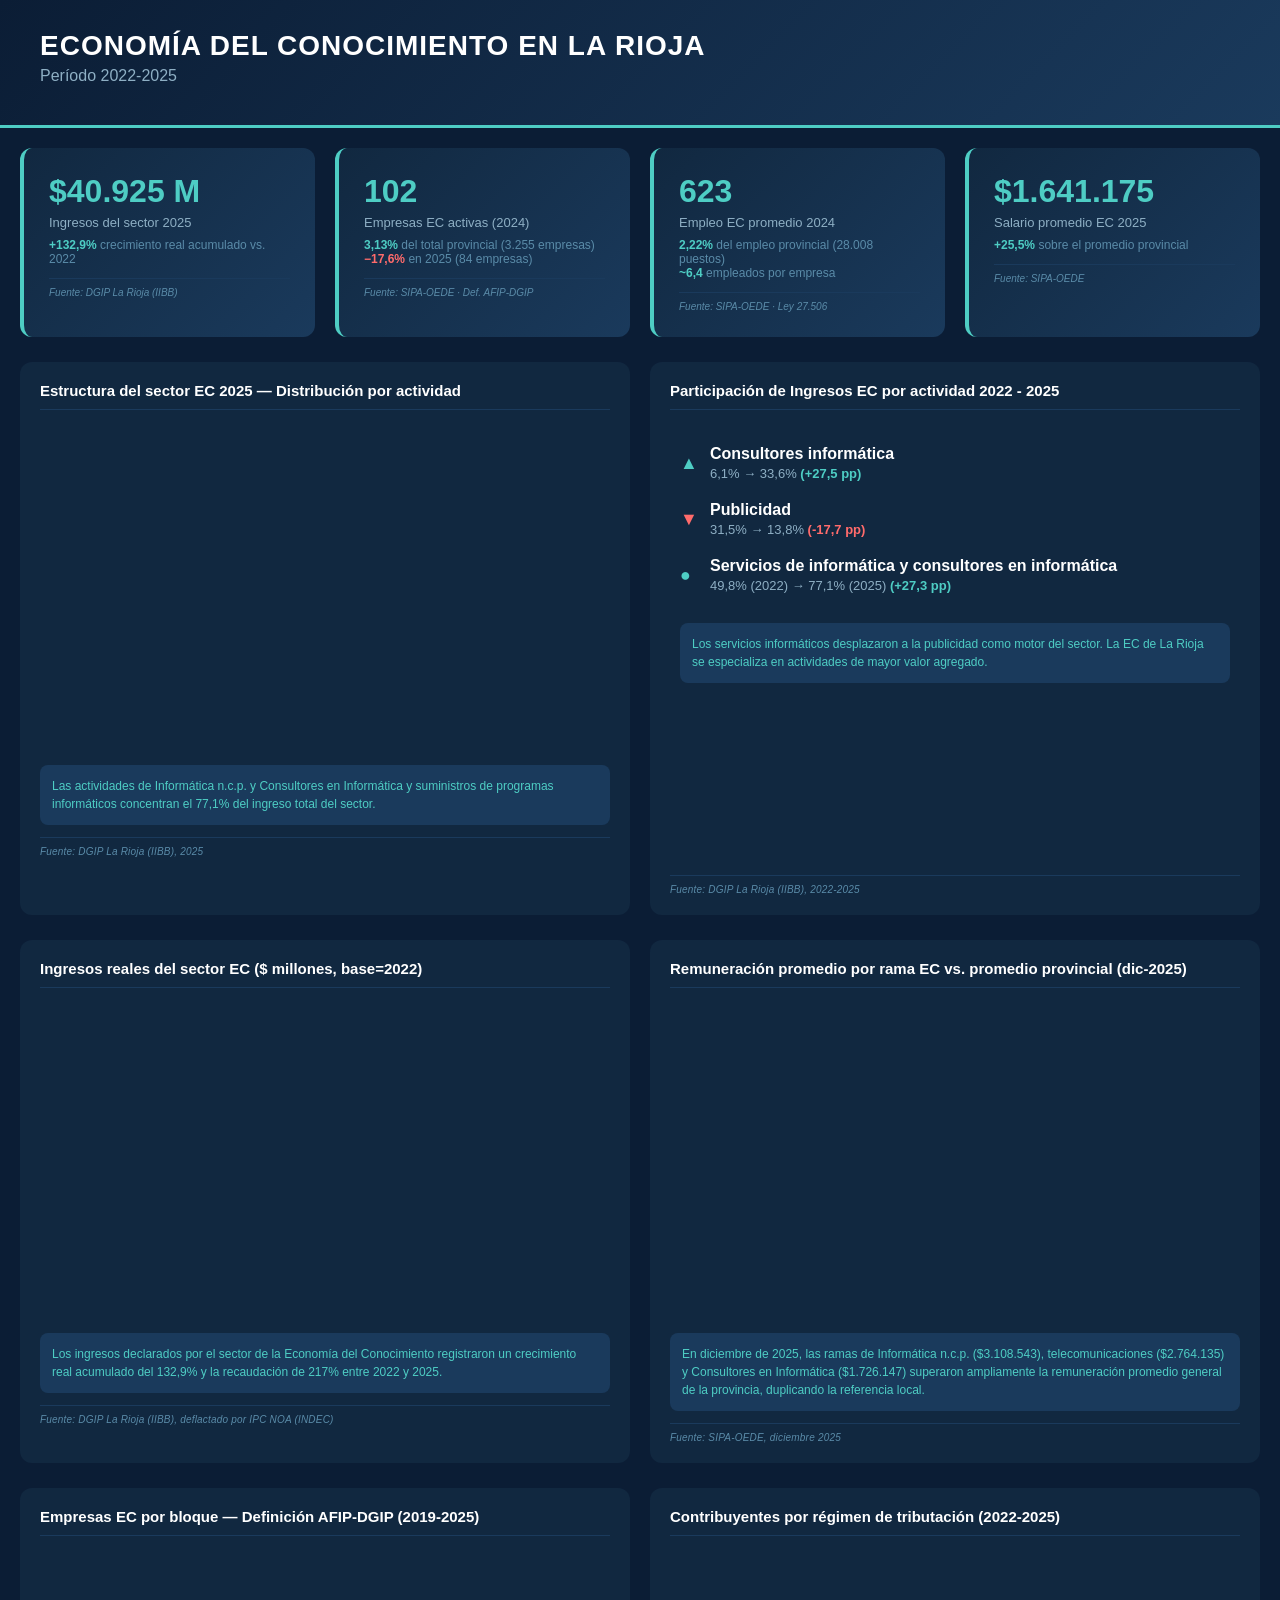
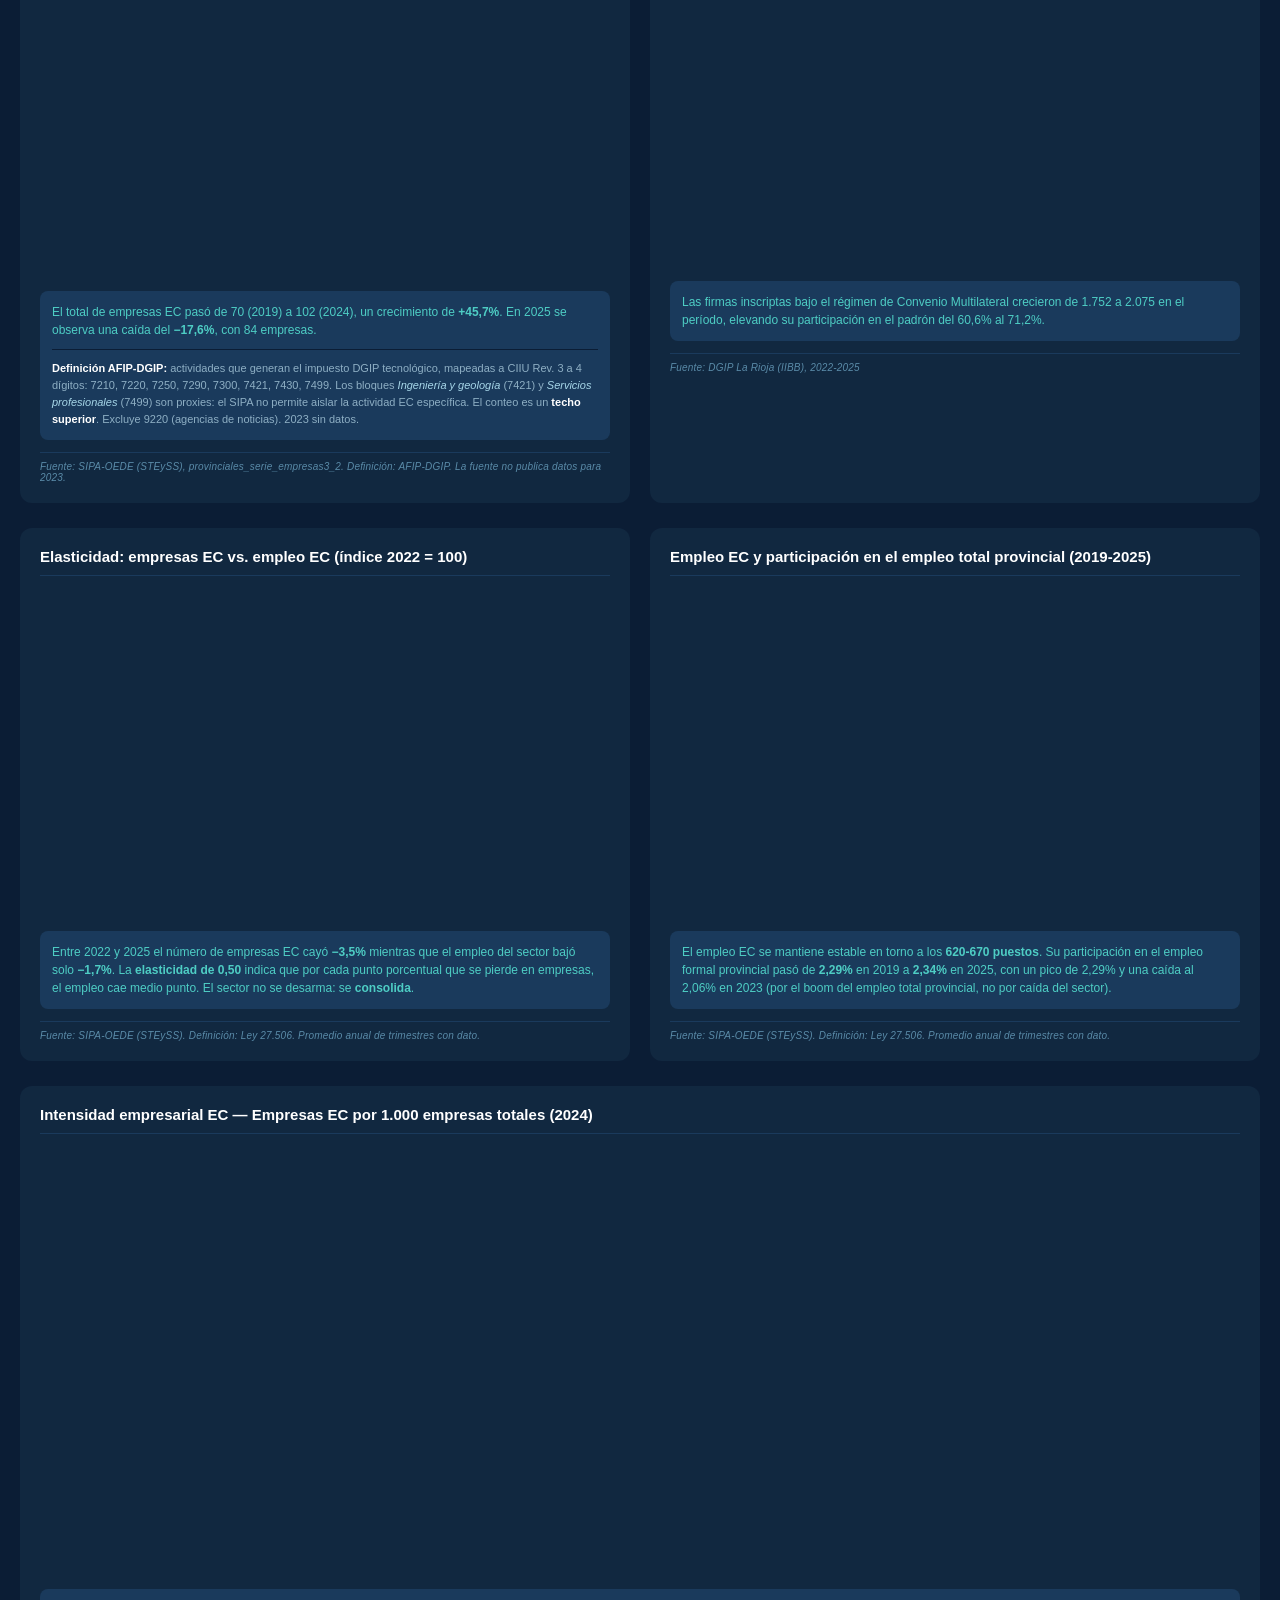
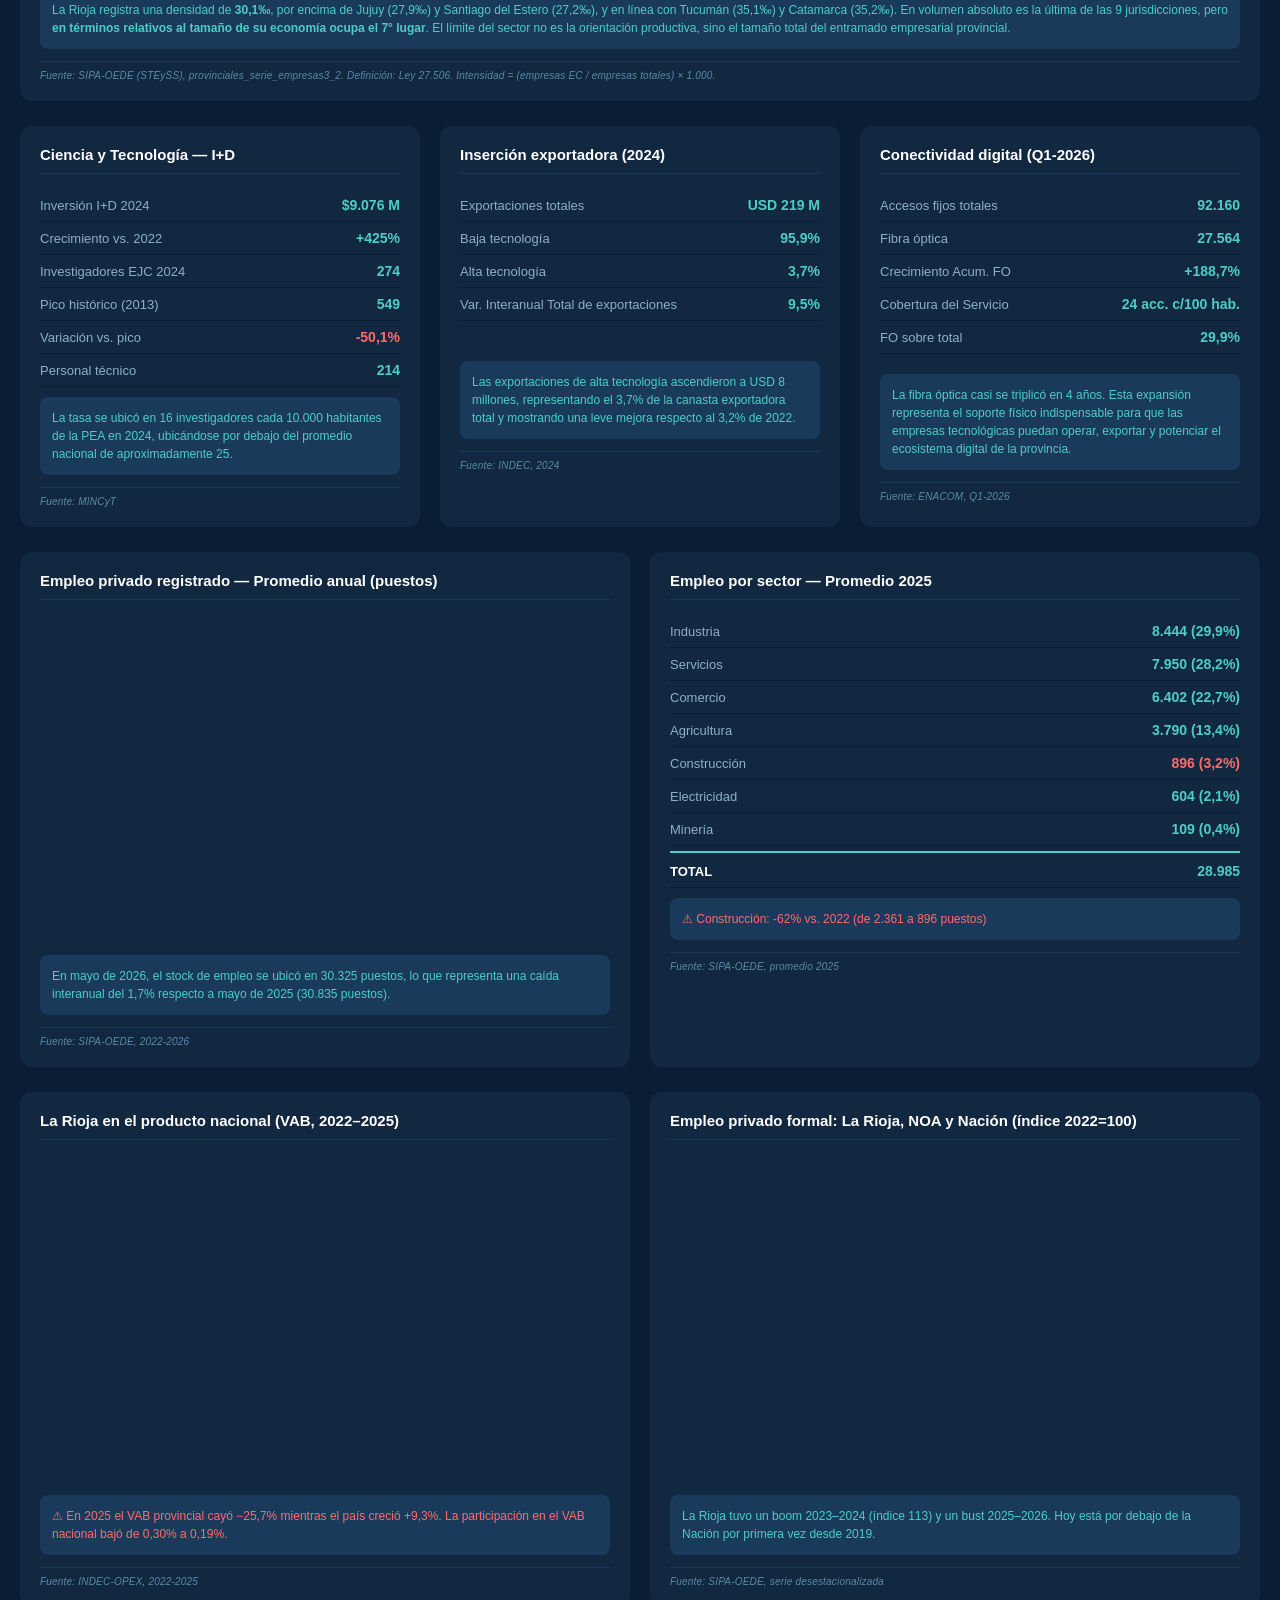
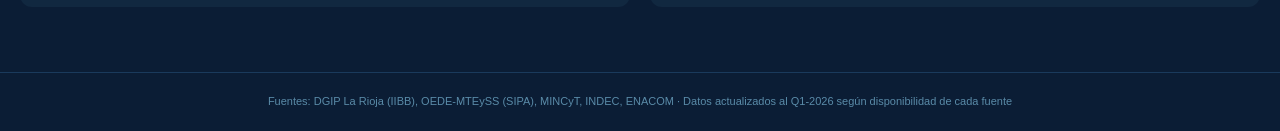
==== commit a248d44d: "cambiando sectores ec" ====
--- a/dashboard/figuras/index.html
+++ b/dashboard/figuras/index.html
@@ -124,6 +124,16 @@
         }
         .highlight-box .alert { color: #FF6B6B; font-size: 12px; line-height: 1.5; }
         .highlight-box .positive { color: #4ECDC4; font-size: 12px; line-height: 1.5; }
+        .highlight-box .nota {
+            color: #8EAFC4;
+            font-size: 11px;
+            line-height: 1.55;
+            margin-top: 10px;
+            padding-top: 10px;
+            border-top: 1px solid #0B1D35;
+        }
+        .highlight-box .nota strong { color: #FFFFFF; }
+        .highlight-box .nota em { color: #A8D8EA; font-style: italic; }
 
         .transform-item {
             display: flex;
@@ -179,11 +189,11 @@
             <div class="kpi-source">Fuente: DGIP La Rioja (IIBB)</div>
         </div>
         <div class="kpi-card">
-            <div class="number">98</div>
-            <div class="label">Empresas EC Ley 27.506 (2024)</div>
-            <div class="sub"><span>3,0%</span> del total provincial (3.255 empresas)<br>
-                <span class="neg">−15,3%</span> en 2025 (83 empresas)</div>
-            <div class="kpi-source">Fuente: SIPA-OEDE · Ley 27.506</div>
+            <div class="number">102</div>
+            <div class="label">Empresas EC activas (2024)</div>
+            <div class="sub"><span>3,13%</span> del total provincial (3.255 empresas)<br>
+                <span class="neg">−17,6%</span> en 2025 (84 empresas)</div>
+            <div class="kpi-source">Fuente: SIPA-OEDE · Def. AFIP-DGIP</div>
         </div>
         <div class="kpi-card">
             <div class="number">623</div>
@@ -305,23 +315,33 @@
 
     </div>
 
-    <!-- ============ EMPRESAS EC — LEY 27.506 ============ -->
+    <!-- ============ EMPRESAS EC — DEFINICIÓN AFIP-DGIP ============ -->
     <div class="chart-row">
 
         <div class="chart-box">
-            <h3>Empresas EC Ley 27.506 — La Rioja (2022-2025)</h3>
+            <h3>Empresas EC por bloque — Definición AFIP-DGIP (2019-2025)</h3>
             <div id="chart-empresas" class="chart-container"></div>
             <div class="highlight-box" style="margin-top:20px;">
                 <div class="positive">
-                    En 2024 la provincia registró <strong>98 empresas</strong>
-                    promovidas por la Ley 27.506, equivalente al 3,0% del total
-                    provincial (3.255 empresas). El sector creció +14,0% entre
-                    2022 y 2024, y retrocedió a 83 empresas en 2025 (−15,3%).
+                    El total de empresas EC pasó de 70 (2019) a 102 (2024),
+                    un crecimiento de <strong>+45,7%</strong>. En 2025 se
+                    observa una caída del <strong>−17,6%</strong>, con 84
+                    empresas.
+                </div>
+                <div class="nota">
+                    <strong>Definición AFIP-DGIP:</strong> actividades que
+                    generan el impuesto DGIP tecnológico, mapeadas a CIIU
+                    Rev. 3 a 4 dígitos: 7210, 7220, 7250, 7290, 7300, 7421,
+                    7430, 7499. Los bloques <em>Ingeniería y geología</em>
+                    (7421) y <em>Servicios profesionales</em> (7499) son
+                    proxies: el SIPA no permite aislar la actividad EC
+                    específica. El conteo es un <strong>techo superior</strong>.
+                    Excluye 9220 (agencias de noticias). 2023 sin datos.
                 </div>
             </div>
             <div class="chart-source">
                 Fuente: SIPA-OEDE (STEySS), <em>provinciales_serie_empresas3_2</em>.
-                Definición: Ley 27.506. La fuente no publica datos para 2023.
+                Definición: AFIP-DGIP. La fuente no publica datos para 2023.
             </div>
         </div>
 
@@ -353,8 +373,7 @@
                     bajó solo <strong>−1,7%</strong>. La <strong>elasticidad
                     de 0,50</strong> indica que por cada punto porcentual que
                     se pierde en empresas, el empleo cae medio punto. El sector
-                    no se desarma: se <strong>consolida</strong> — las firmas
-                    que sobreviven absorben más trabajadores.
+                    no se desarma: se <strong>consolida</strong>.
                 </div>
             </div>
             <div class="chart-source">
@@ -769,14 +788,14 @@
 
 
     // ==========================================================
-    // EMPRESAS EC — LEY 27.506
+    // EMPRESAS EC — DEFINICIÓN AFIP-DGIP (2019-2025)
     // ==========================================================
     Highcharts.chart("chart-empresas", {
 
         chart: { type: "column" },
         title: { text: "" },
         xAxis: {
-            categories: ["2022", "2023", "2024", "2025"],
+            categories: ["2019", "2020", "2021", "2022", "2024", "2025"],
             labels: { style: { color: "#8EAFC4" } }
         },
         yAxis: {
@@ -805,35 +824,30 @@
                         fontSize: "10px"
                     },
                     formatter: function () {
-                        return this.y === null ? "" : this.y;
+                        return this.y === null || this.y === 0 ? "" : this.y;
                     }
                 }
             }
         },
         series: [
             {
-                name: "Servicios profesionales técnicos",
-                data: [30, null, 36, 28],
+                name: "Software y SI",
+                data: [6, 11, 17, 25, 28, 25],
                 color: "#4ECDC4"
             },
             {
-                name: "Software e informática",
-                data: [25, null, 28, 25],
+                name: "Ingeniería y geología (proxy)",
+                data: [29, 22, 25, 26, 31, 28],
                 color: "#2A9D8F"
             },
             {
-                name: "Telecomunicaciones",
-                data: [19, null, 19, 17],
+                name: "Servicios profesionales (proxy)",
+                data: [29, 32, 28, 40, 38, 31],
                 color: "#6CB4D9"
             },
             {
-                name: "Audiovisual",
-                data: [7, null, 9, 9],
-                color: "#A8D8EA"
-            },
-            {
-                name: "Farmacéutica / Biotecnología",
-                data: [5, null, 6, 4],
+                name: "Publicidad",
+                data: [6, 0, 4, 4, 5, 0],
                 color: "#1A6B8A"
             }
         ],
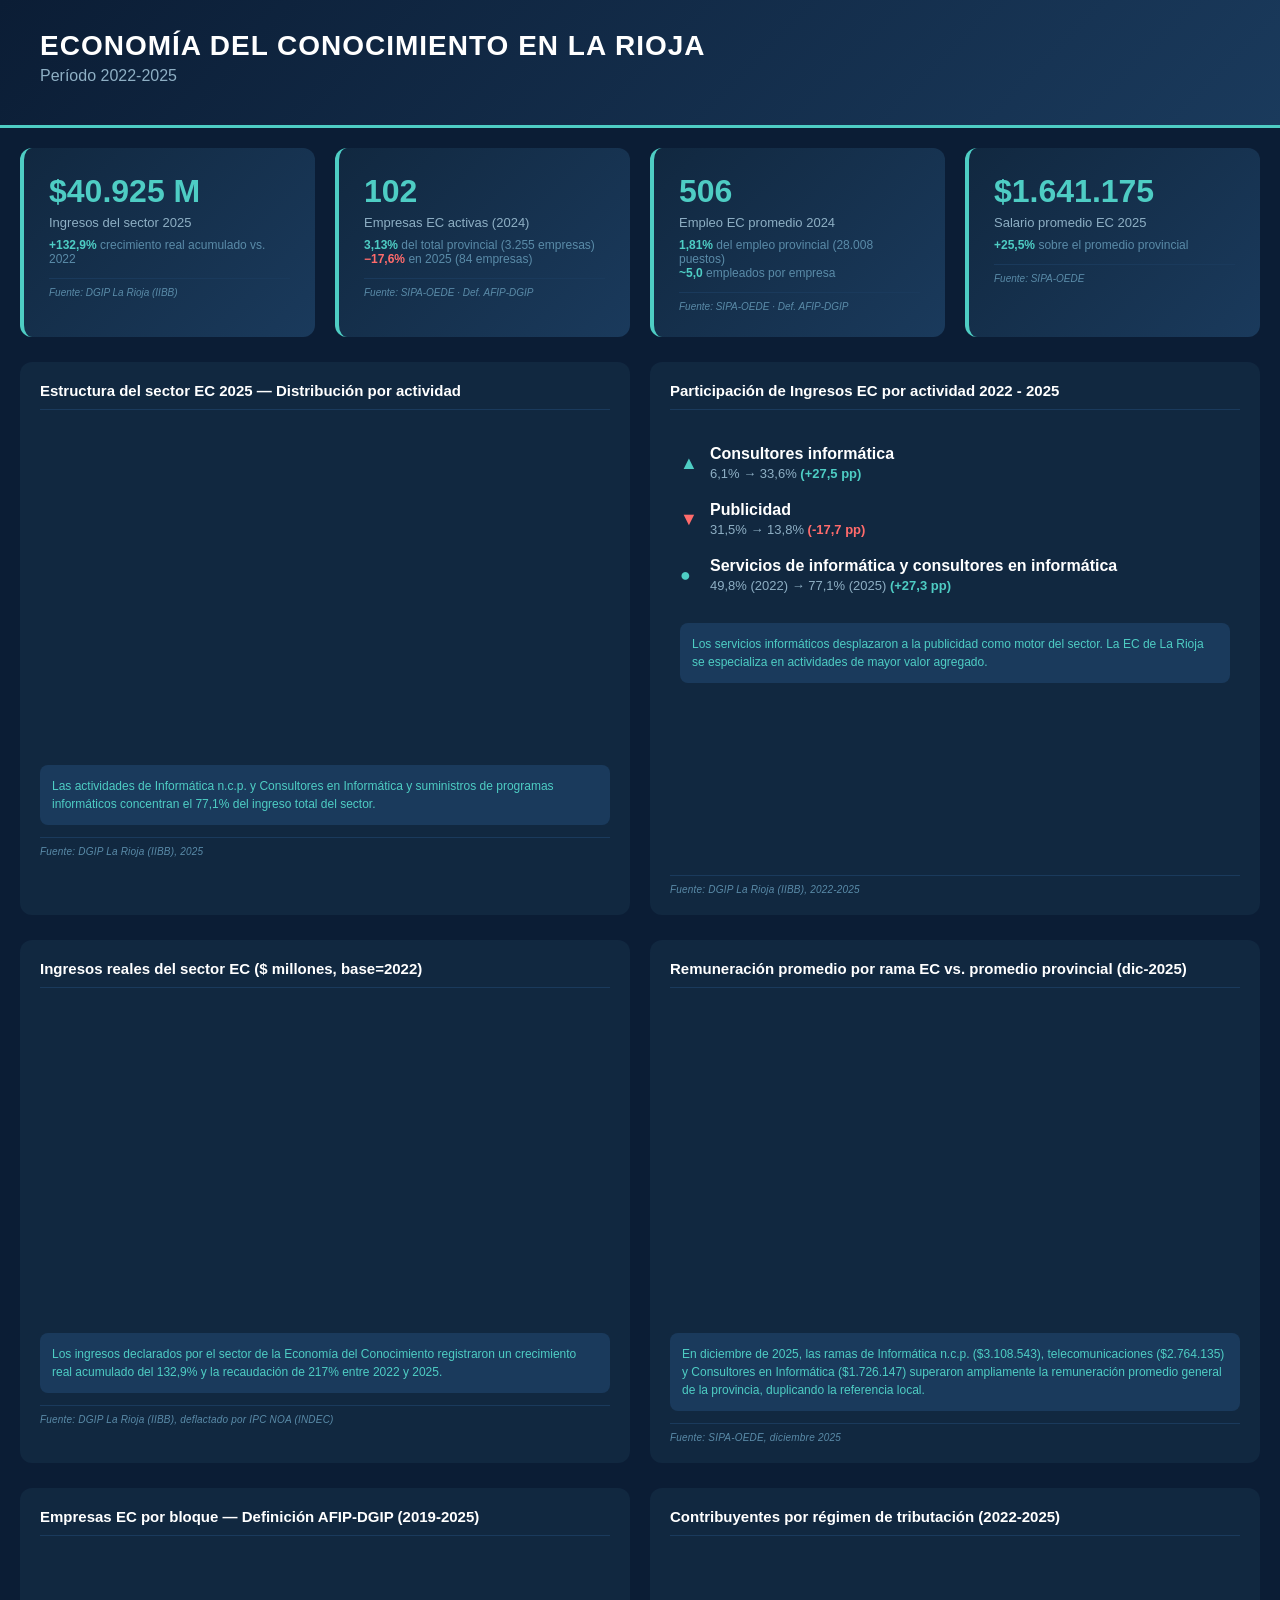
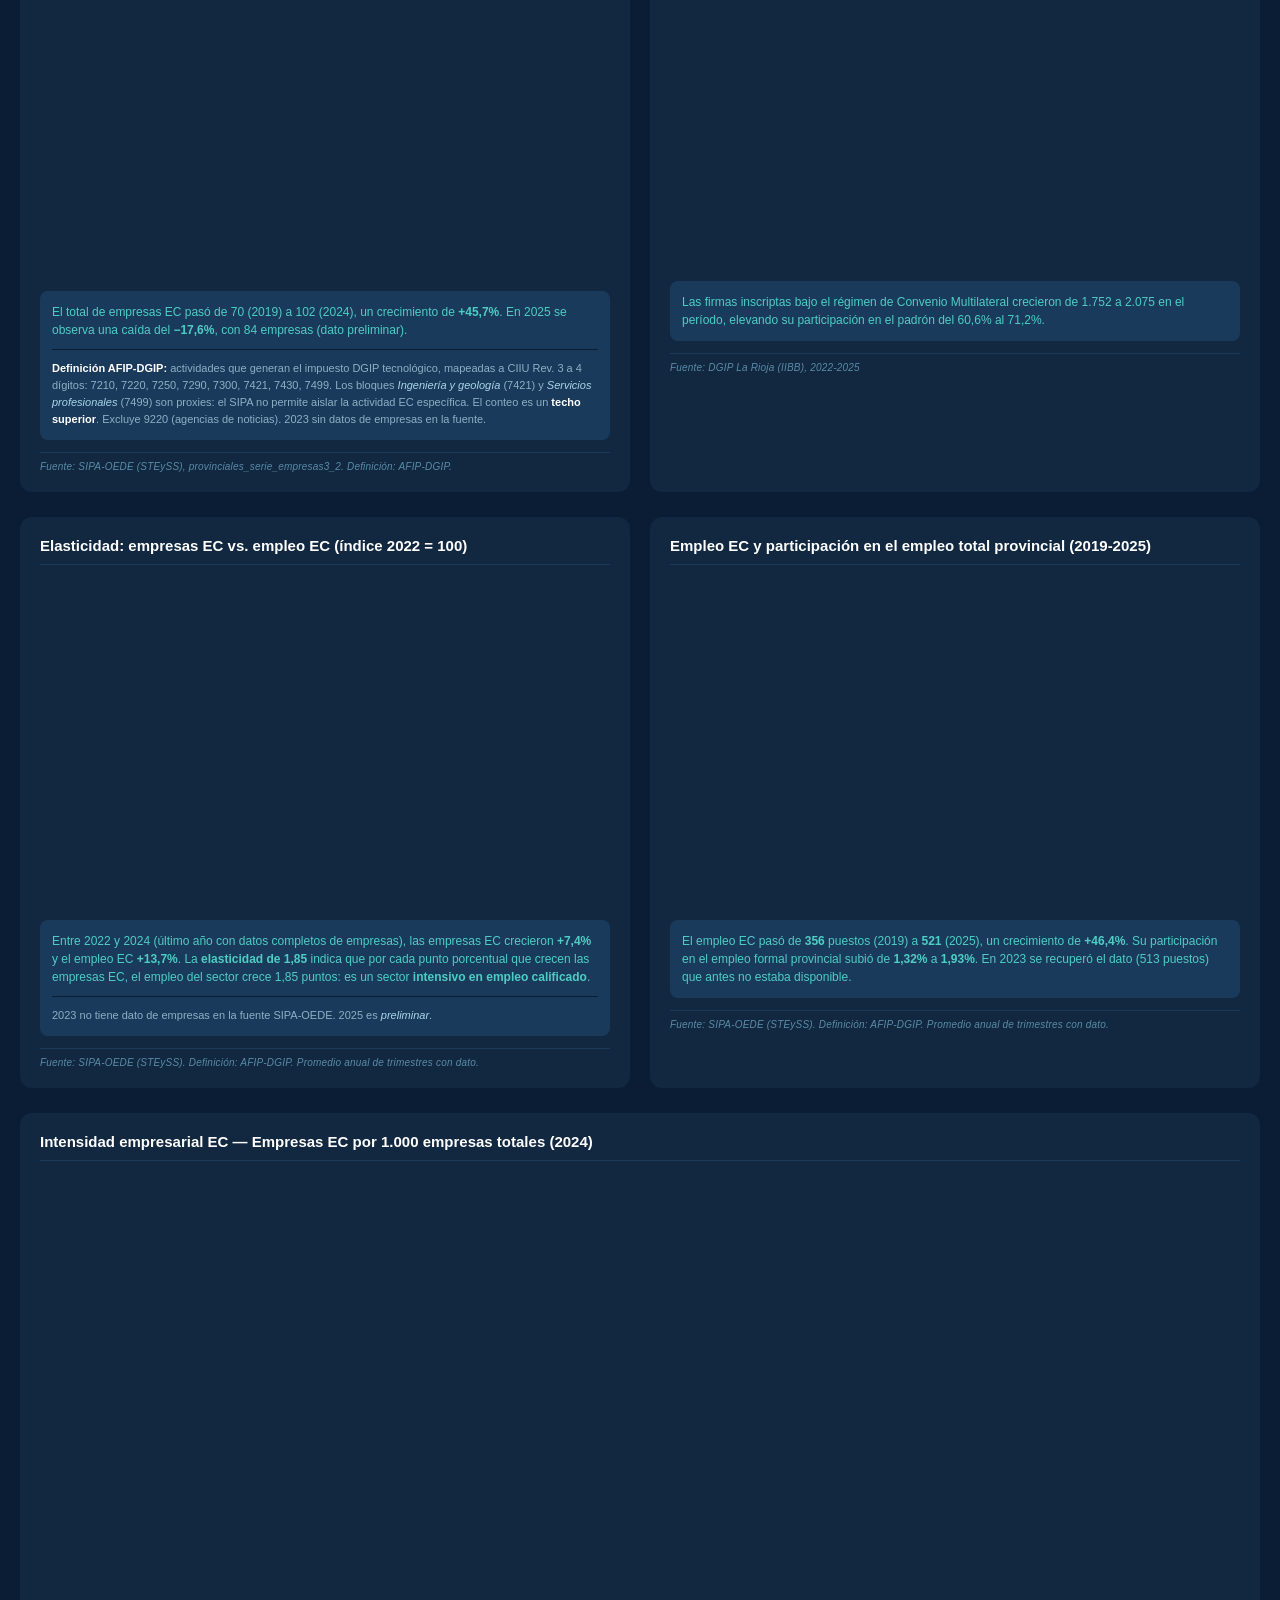
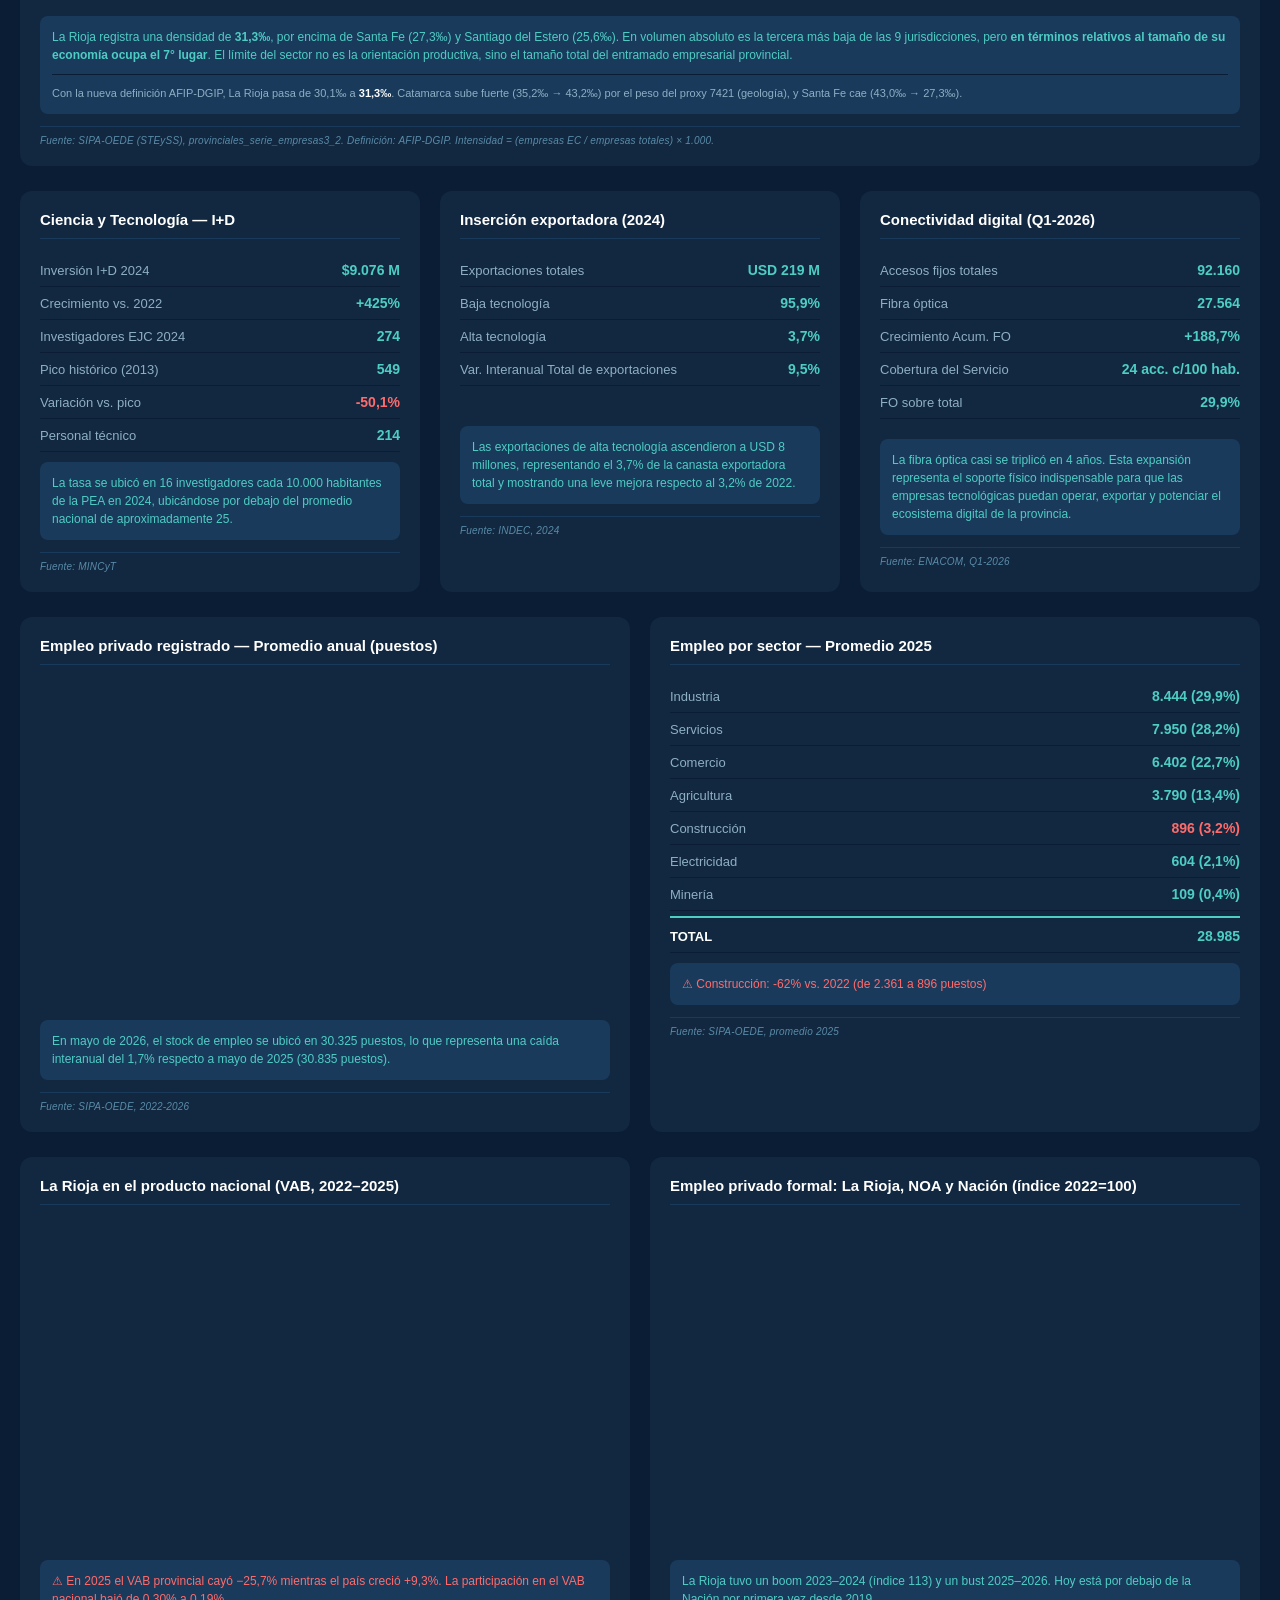
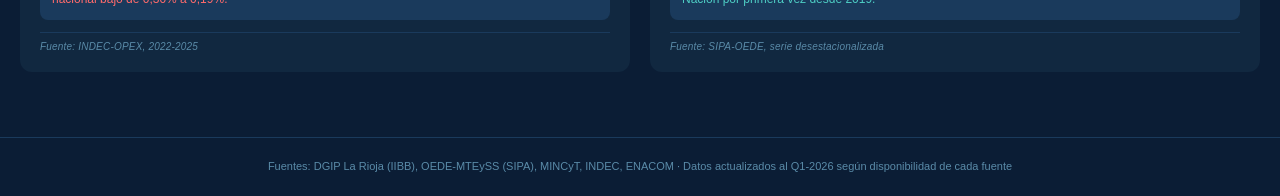
==== commit 382db26e: "modifique not y dash" ====
--- a/dashboard/figuras/index.html
+++ b/dashboard/figuras/index.html
@@ -196,11 +196,11 @@
             <div class="kpi-source">Fuente: SIPA-OEDE · Def. AFIP-DGIP</div>
         </div>
         <div class="kpi-card">
-            <div class="number">623</div>
+            <div class="number">506</div>
             <div class="label">Empleo EC promedio 2024</div>
-            <div class="sub"><span>2,22%</span> del empleo provincial (28.008 puestos)<br>
-                <span>~6,4</span> empleados por empresa</div>
-            <div class="kpi-source">Fuente: SIPA-OEDE · Ley 27.506</div>
+            <div class="sub"><span>1,81%</span> del empleo provincial (28.008 puestos)<br>
+                <span>~5,0</span> empleados por empresa</div>
+            <div class="kpi-source">Fuente: SIPA-OEDE · Def. AFIP-DGIP</div>
         </div>
         <div class="kpi-card">
             <div class="number">$1.641.175</div>
@@ -326,7 +326,7 @@
                     El total de empresas EC pasó de 70 (2019) a 102 (2024),
                     un crecimiento de <strong>+45,7%</strong>. En 2025 se
                     observa una caída del <strong>−17,6%</strong>, con 84
-                    empresas.
+                    empresas (dato preliminar).
                 </div>
                 <div class="nota">
                     <strong>Definición AFIP-DGIP:</strong> actividades que
@@ -336,12 +336,13 @@
                     (7421) y <em>Servicios profesionales</em> (7499) son
                     proxies: el SIPA no permite aislar la actividad EC
                     específica. El conteo es un <strong>techo superior</strong>.
-                    Excluye 9220 (agencias de noticias). 2023 sin datos.
+                    Excluye 9220 (agencias de noticias). 2023 sin datos de
+                    empresas en la fuente.
                 </div>
             </div>
             <div class="chart-source">
                 Fuente: SIPA-OEDE (STEySS), <em>provinciales_serie_empresas3_2</em>.
-                Definición: AFIP-DGIP. La fuente no publica datos para 2023.
+                Definición: AFIP-DGIP.
             </div>
         </div>
 
@@ -368,16 +369,21 @@
             <div id="chart-elasticidad" class="chart-container"></div>
             <div class="highlight-box" style="margin-top:20px;">
                 <div class="positive">
-                    Entre 2022 y 2025 el número de empresas EC cayó
-                    <strong>−3,5%</strong> mientras que el empleo del sector
-                    bajó solo <strong>−1,7%</strong>. La <strong>elasticidad
-                    de 0,50</strong> indica que por cada punto porcentual que
-                    se pierde en empresas, el empleo cae medio punto. El sector
-                    no se desarma: se <strong>consolida</strong>.
+                    Entre 2022 y 2024 (último año con datos completos de
+                    empresas), las empresas EC crecieron <strong>+7,4%</strong>
+                    y el empleo EC <strong>+13,7%</strong>. La
+                    <strong>elasticidad de 1,85</strong> indica que por cada
+                    punto porcentual que crecen las empresas EC, el empleo del
+                    sector crece 1,85 puntos: es un sector <strong>intensivo
+                    en empleo calificado</strong>.
+                </div>
+                <div class="nota">
+                    2023 no tiene dato de empresas en la fuente SIPA-OEDE.
+                    2025 es <em>preliminar</em>.
                 </div>
             </div>
             <div class="chart-source">
-                Fuente: SIPA-OEDE (STEySS). Definición: Ley 27.506.
+                Fuente: SIPA-OEDE (STEySS). Definición: AFIP-DGIP.
                 Promedio anual de trimestres con dato.
             </div>
         </div>
@@ -387,16 +393,16 @@
             <div id="chart-empleo-share" class="chart-container"></div>
             <div class="highlight-box" style="margin-top:20px;">
                 <div class="positive">
-                    El empleo EC se mantiene estable en torno a los
-                    <strong>620-670 puestos</strong>. Su participación en el
-                    empleo formal provincial pasó de <strong>2,29%</strong> en
-                    2019 a <strong>2,34%</strong> en 2025, con un pico de
-                    2,29% y una caída al 2,06% en 2023 (por el boom del empleo
-                    total provincial, no por caída del sector).
+                    El empleo EC pasó de <strong>356</strong> puestos (2019)
+                    a <strong>521</strong> (2025), un crecimiento de
+                    <strong>+46,4%</strong>. Su participación en el empleo
+                    formal provincial subió de <strong>1,32%</strong> a
+                    <strong>1,93%</strong>. En 2023 se recuperó el dato
+                    (513 puestos) que antes no estaba disponible.
                 </div>
             </div>
             <div class="chart-source">
-                Fuente: SIPA-OEDE (STEySS). Definición: Ley 27.506.
+                Fuente: SIPA-OEDE (STEySS). Definición: AFIP-DGIP.
                 Promedio anual de trimestres con dato.
             </div>
         </div>
@@ -410,19 +416,24 @@
             <div id="chart-intensidad" class="chart-container-tall"></div>
             <div class="highlight-box" style="margin-top:20px;">
                 <div class="positive">
-                    La Rioja registra una densidad de <strong>30,1‰</strong>,
-                    por encima de Jujuy (27,9‰) y Santiago del Estero (27,2‰),
-                    y en línea con Tucumán (35,1‰) y Catamarca (35,2‰).
-                    En volumen absoluto es la última de las 9 jurisdicciones,
-                    pero <strong>en términos relativos al tamaño de su economía
-                    ocupa el 7° lugar</strong>. El límite del sector no es la
-                    orientación productiva, sino el tamaño total del entramado
-                    empresarial provincial.
+                    La Rioja registra una densidad de <strong>31,3‰</strong>,
+                    por encima de Santa Fe (27,3‰) y Santiago del Estero
+                    (25,6‰). En volumen absoluto es la tercera más baja de las
+                    9 jurisdicciones, pero <strong>en términos relativos al
+                    tamaño de su economía ocupa el 7° lugar</strong>. El
+                    límite del sector no es la orientación productiva, sino
+                    el tamaño total del entramado empresarial provincial.
+                </div>
+                <div class="nota">
+                    Con la nueva definición AFIP-DGIP, La Rioja pasa de
+                    30,1‰ a <strong>31,3‰</strong>. Catamarca sube fuerte
+                    (35,2‰ → 43,2‰) por el peso del proxy 7421 (geología),
+                    y Santa Fe cae (43,0‰ → 27,3‰).
                 </div>
             </div>
             <div class="chart-source">
                 Fuente: SIPA-OEDE (STEySS), <em>provinciales_serie_empresas3_2</em>.
-                Definición: Ley 27.506. Intensidad = (empresas EC / empresas totales) × 1.000.
+                Definición: AFIP-DGIP. Intensidad = (empresas EC / empresas totales) × 1.000.
             </div>
         </div>
     </div>
@@ -852,7 +863,7 @@
             }
         ],
         subtitle: {
-            text: "2023: sin datos en la fuente (SIPA-OEDE).",
+            text: "2023: sin datos de empresas en la fuente (SIPA-OEDE). 2025: preliminar.",
             align: "left"
         }
     });
@@ -868,8 +879,8 @@
         xAxis: { categories: ["2022", "2023", "2024", "2025"] },
         yAxis: {
             title: { text: "Índice (2022 = 100)" },
-            min: 85,
-            max: 120,
+            min: 80,
+            max: 125,
             plotLines: [{
                 value: 100,
                 color: "#8EAFC4",
@@ -890,7 +901,7 @@
                     enabled: true,
                     style: { textOutline: "none", fontSize: "10px" },
                     formatter: function () {
-                        return this.y.toFixed(1);
+                        return this.y === null ? "" : this.y.toFixed(1);
                     }
                 }
             }
@@ -898,13 +909,14 @@
         series: [
             {
                 name: "Empresas EC",
-                data: [100, 102.3, 114.0, 96.5],
+                data: [100, null, 107.4, 88.4],
                 color: "#4ECDC4",
-                lineWidth: 3
+                lineWidth: 3,
+                connectNulls: false
             },
             {
                 name: "Empleo EC",
-                data: [100, 104.6, 96.7, 98.2],
+                data: [100, 115.2, 113.7, 117.1],
                 color: "#6CB4D9",
                 lineWidth: 2,
                 dashStyle: "ShortDash"
@@ -935,7 +947,7 @@
                 opposite: true,
                 gridLineWidth: 0,
                 min: 0,
-                max: 3
+                max: 2.5
             }
         ],
         plotOptions: {
@@ -959,7 +971,7 @@
                 name: "Empleo EC",
                 type: "column",
                 yAxis: 0,
-                data: [617, 572, 587, 644, 674, 623, 633],
+                data: [356, 298, 336, 445, 513, 506, 521],
                 color: {
                     linearGradient: { x1: 0, y1: 0, x2: 0, y2: 1 },
                     stops: [[0, "#4ECDC4"], [1, "#1A6B8A"]]
@@ -969,7 +981,7 @@
                 name: "Participación EC (%)",
                 type: "spline",
                 yAxis: 1,
-                data: [2.29, 2.25, 2.24, 2.14, 2.06, 2.22, 2.34],
+                data: [1.32, 1.17, 1.28, 1.48, 1.57, 1.81, 1.93],
                 color: "#FF6B6B",
                 marker: { enabled: true, radius: 5 },
                 dataLabels: {
@@ -997,13 +1009,13 @@
         xAxis: {
             categories: [
                 "Santiago del Estero",
+                "Santa Fe",
+                "La Rioja",
                 "Jujuy",
-                "La Rioja",
+                "Córdoba",
                 "Tucumán",
+                "Salta",
                 "Catamarca",
-                "Salta",
-                "Córdoba",
-                "Santa Fe",
                 "CABA"
             ],
             labels: { style: { color: "#8EAFC4" } }
@@ -1042,15 +1054,15 @@
         series: [{
             name: "Intensidad EC",
             data: [
-                { y: 27.20, color: "#8EAFC4" },
-                { y: 27.88, color: "#8EAFC4" },
-                { y: 30.11, color: "#4ECDC4" },
-                { y: 35.08, color: "#8EAFC4" },
-                { y: 35.18, color: "#8EAFC4" },
-                { y: 36.59, color: "#8EAFC4" },
-                { y: 40.44, color: "#8EAFC4" },
-                { y: 43.02, color: "#8EAFC4" },
-                { y: 69.75, color: "#8EAFC4" }
+                { y: 25.63, color: "#8EAFC4" },
+                { y: 27.29, color: "#8EAFC4" },
+                { y: 31.34, color: "#4ECDC4" },
+                { y: 33.12, color: "#8EAFC4" },
+                { y: 34.55, color: "#8EAFC4" },
+                { y: 35.74, color: "#8EAFC4" },
+                { y: 38.99, color: "#8EAFC4" },
+                { y: 43.18, color: "#8EAFC4" },
+                { y: 67.95, color: "#8EAFC4" }
             ]
         }]
     });
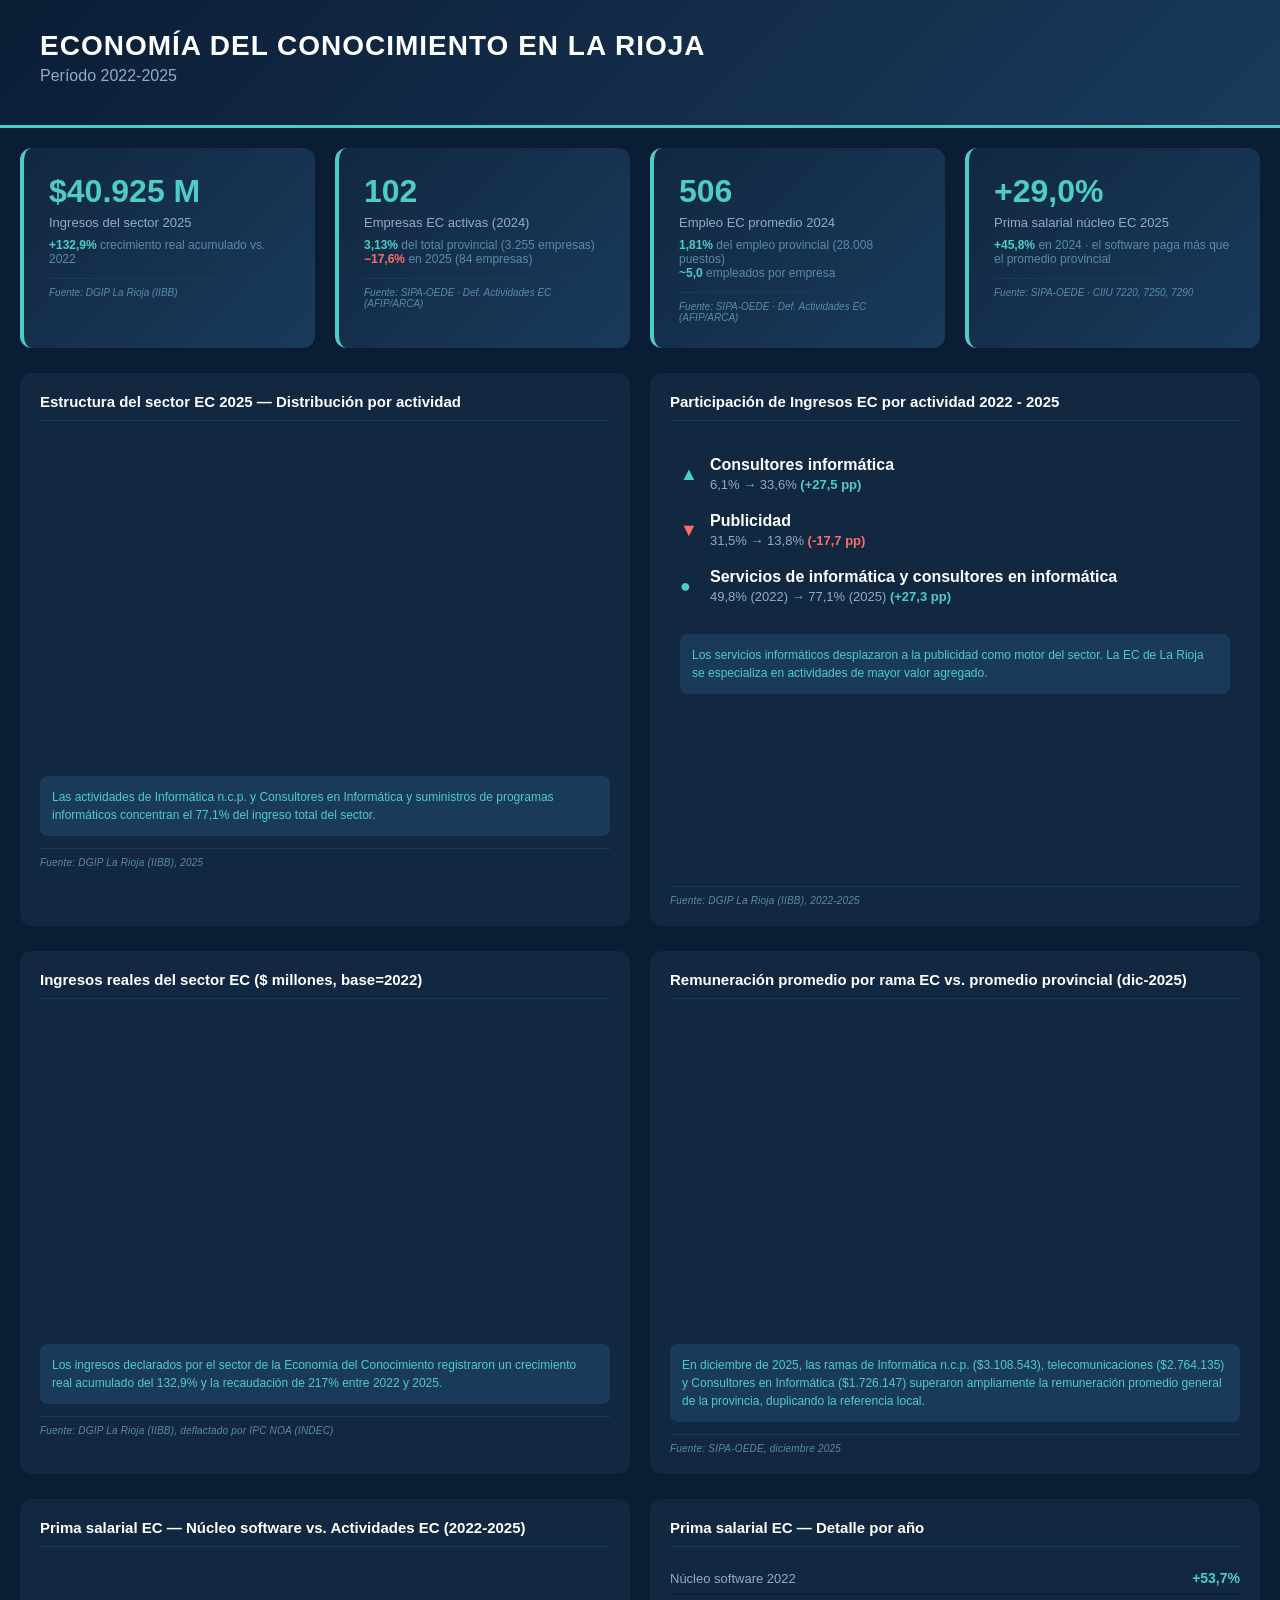
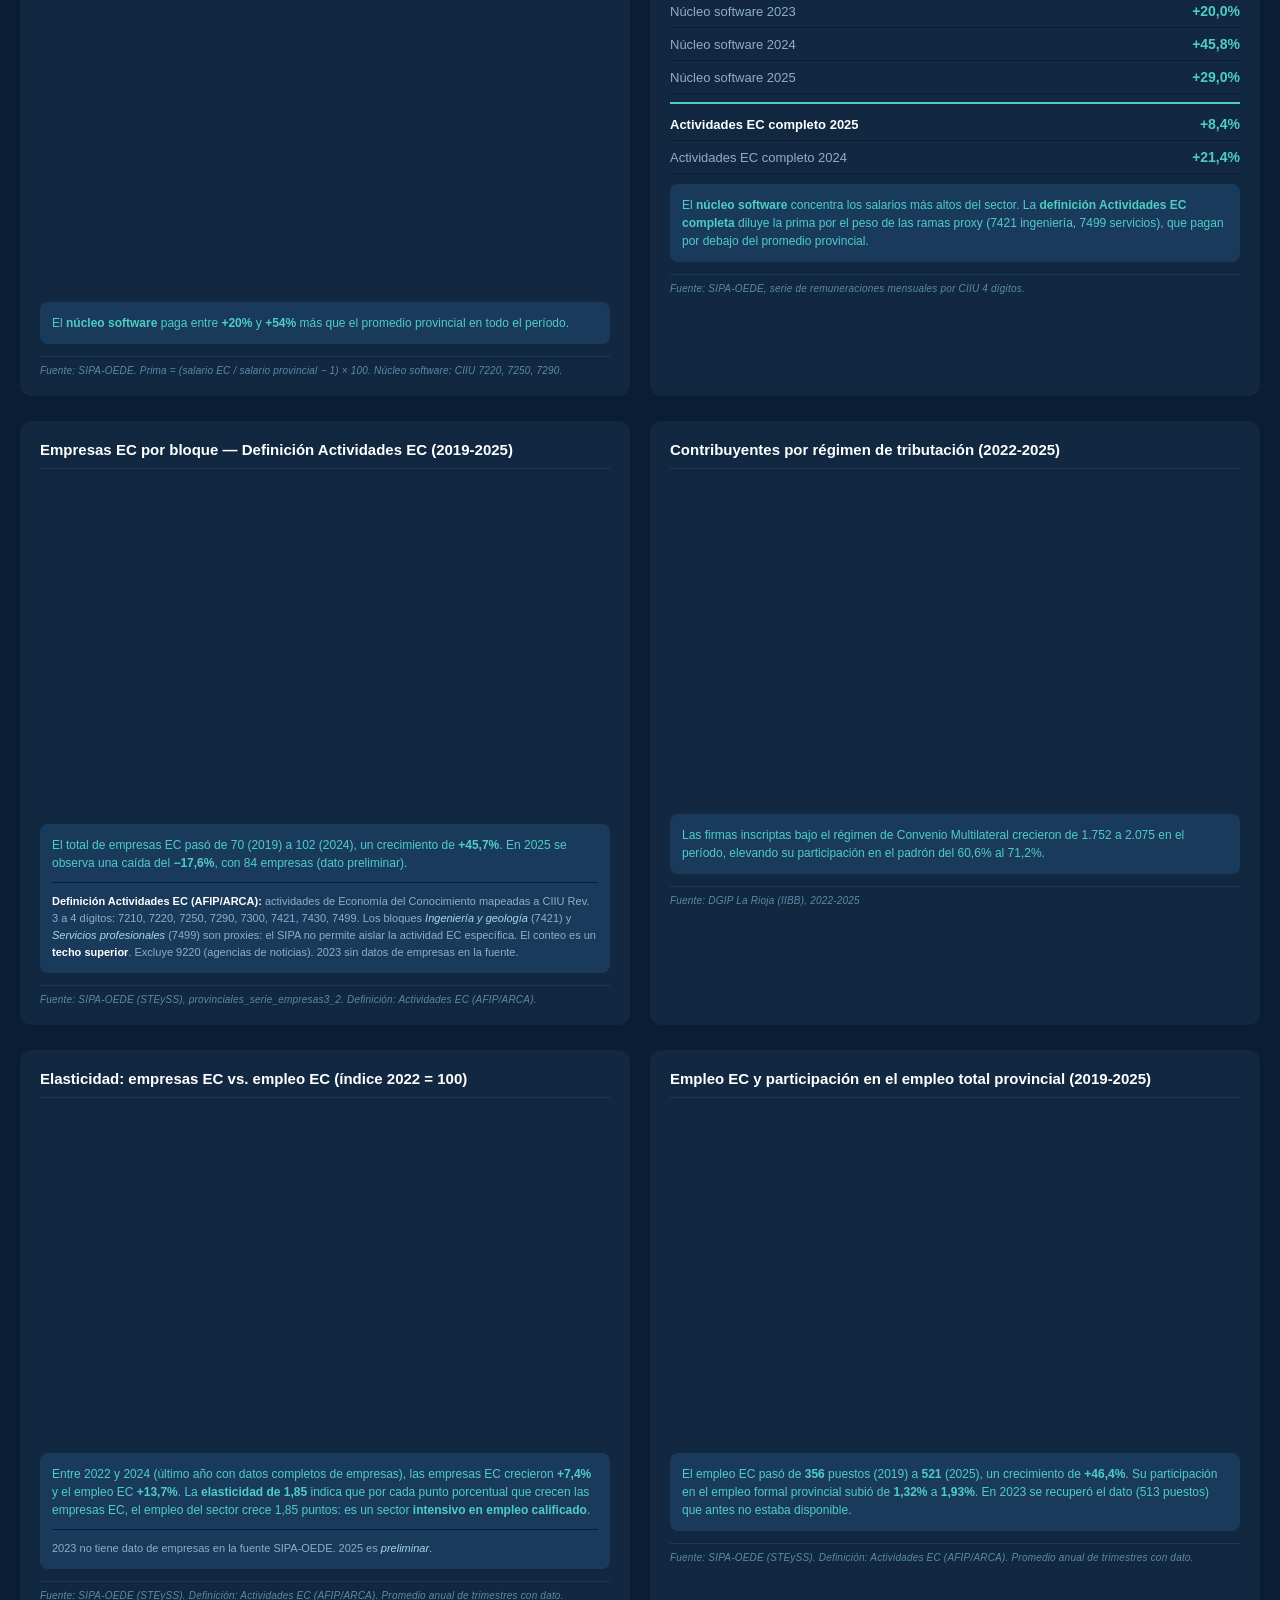
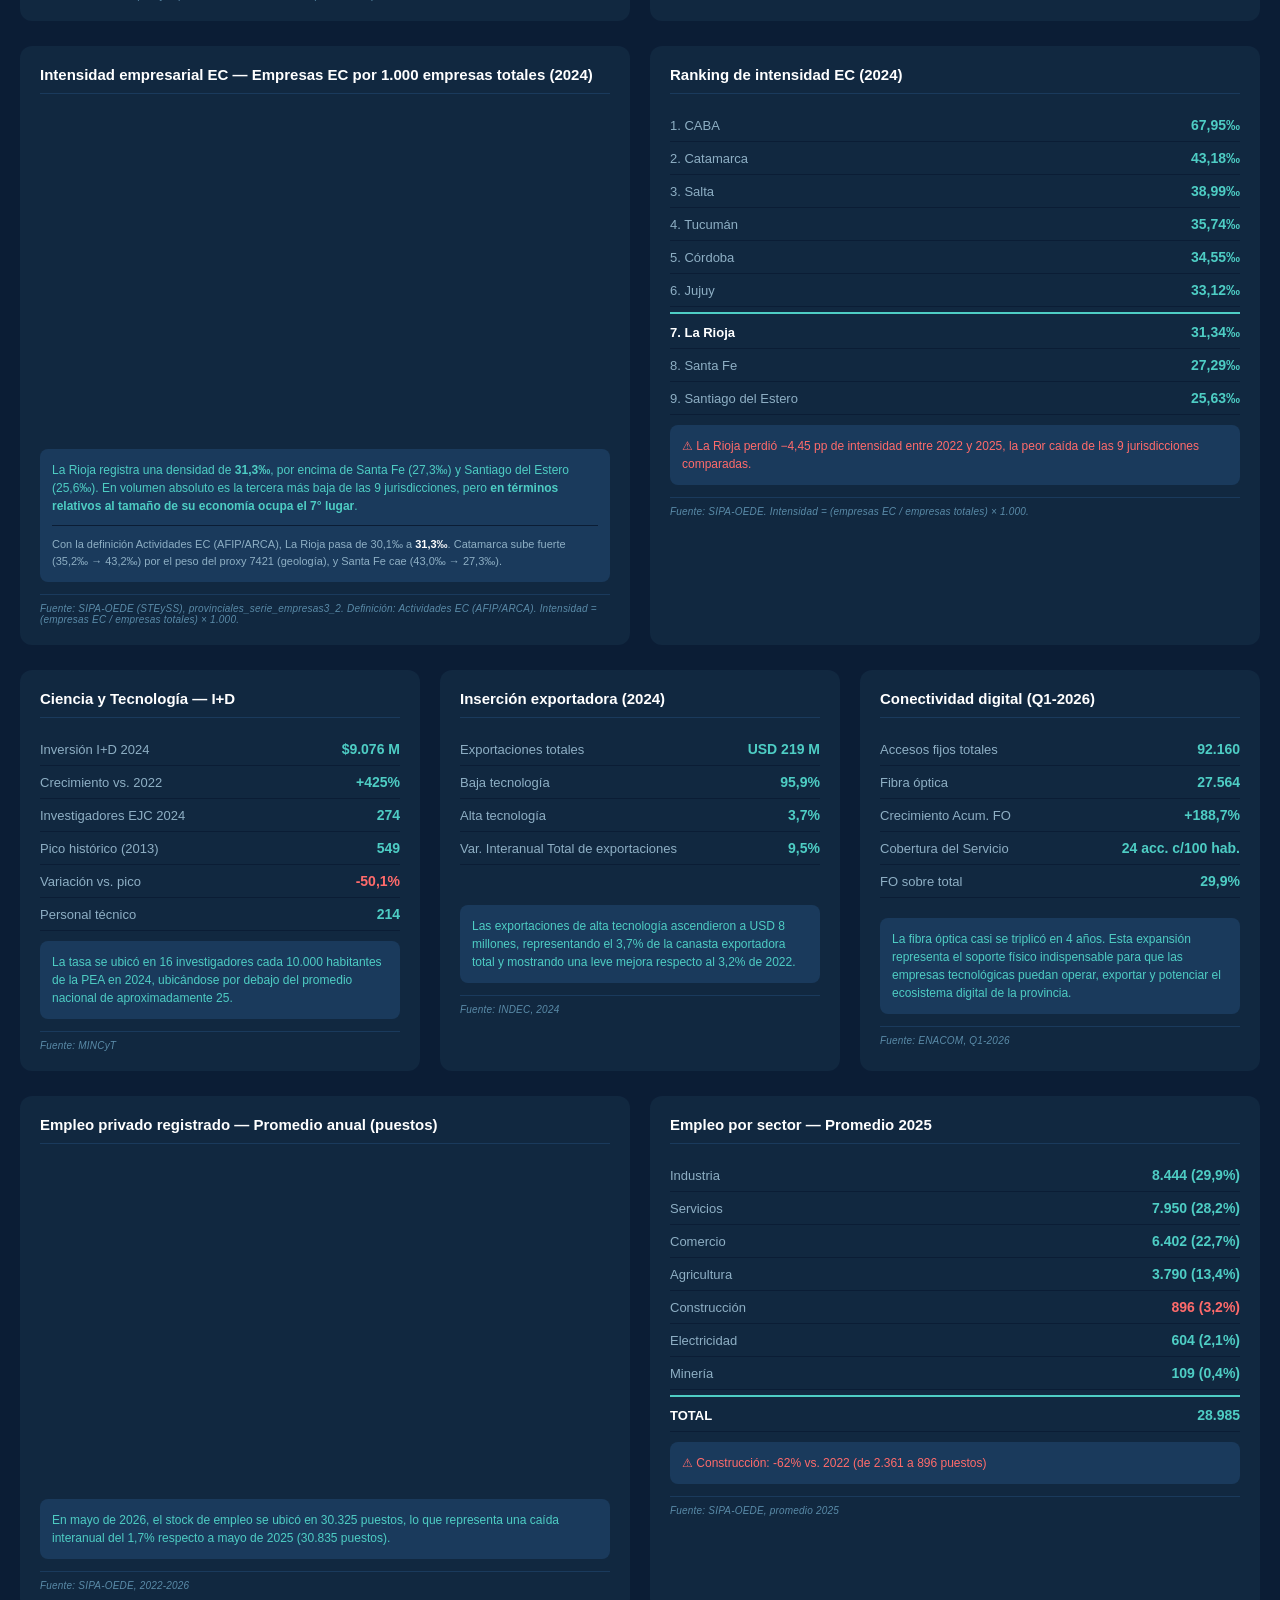
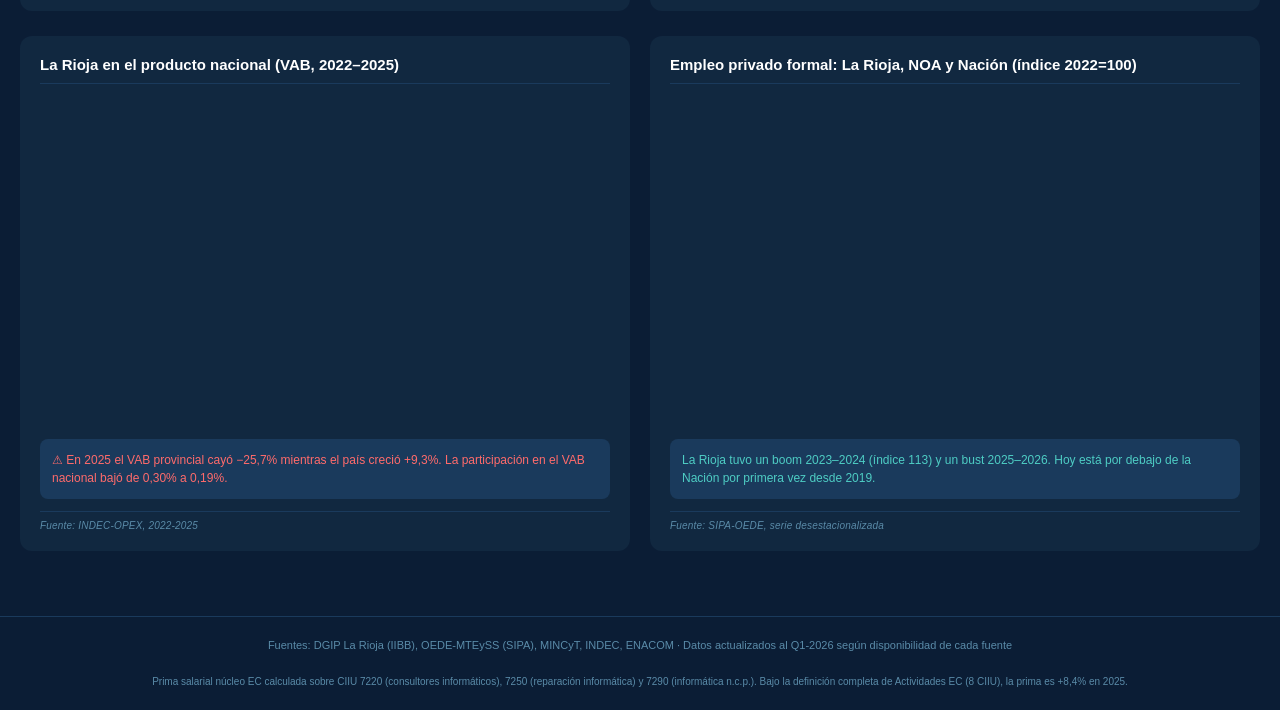
==== commit 5d923f40: "nuevo notebook e informe actualizado" ====
--- a/dashboard/figuras/index.html
+++ b/dashboard/figuras/index.html
@@ -193,20 +193,20 @@
             <div class="label">Empresas EC activas (2024)</div>
             <div class="sub"><span>3,13%</span> del total provincial (3.255 empresas)<br>
                 <span class="neg">−17,6%</span> en 2025 (84 empresas)</div>
-            <div class="kpi-source">Fuente: SIPA-OEDE · Def. AFIP-DGIP</div>
+            <div class="kpi-source">Fuente: SIPA-OEDE · Def. Actividades EC (AFIP/ARCA)</div>
         </div>
         <div class="kpi-card">
             <div class="number">506</div>
             <div class="label">Empleo EC promedio 2024</div>
             <div class="sub"><span>1,81%</span> del empleo provincial (28.008 puestos)<br>
                 <span>~5,0</span> empleados por empresa</div>
-            <div class="kpi-source">Fuente: SIPA-OEDE · Def. AFIP-DGIP</div>
+            <div class="kpi-source">Fuente: SIPA-OEDE · Def. Actividades EC (AFIP/ARCA)</div>
         </div>
         <div class="kpi-card">
-            <div class="number">$1.641.175</div>
-            <div class="label">Salario promedio EC 2025</div>
-            <div class="sub"><span>+25,5%</span> sobre el promedio provincial</div>
-            <div class="kpi-source">Fuente: SIPA-OEDE</div>
+            <div class="number">+29,0%</div>
+            <div class="label">Prima salarial núcleo EC 2025</div>
+            <div class="sub"><span>+45,8%</span> en 2024 · el software paga más que el promedio provincial</div>
+            <div class="kpi-source">Fuente: SIPA-OEDE · CIIU 7220, 7250, 7290</div>
         </div>
     </div>
 
@@ -315,11 +315,73 @@
 
     </div>
 
-    <!-- ============ EMPRESAS EC — DEFINICIÓN AFIP-DGIP ============ -->
+    <!-- ============ PRIMA SALARIAL + RESUMEN ============ -->
     <div class="chart-row">
 
         <div class="chart-box">
-            <h3>Empresas EC por bloque — Definición AFIP-DGIP (2019-2025)</h3>
+            <h3>Prima salarial EC — Núcleo software vs. Actividades EC (2022-2025)</h3>
+            <div id="chart-prima" class="chart-container"></div>
+            <div class="highlight-box" style="margin-top:20px;">
+                <div class="positive">
+                    El <strong>núcleo software</strong> paga entre
+                    <strong>+20%</strong> y <strong>+54%</strong> más que el
+                    promedio provincial en todo el período.
+                </div>
+            </div>
+            <div class="chart-source">
+                Fuente: SIPA-OEDE. Prima = (salario EC / salario provincial − 1) × 100.
+                Núcleo software: CIIU 7220, 7250, 7290.
+            </div>
+        </div>
+
+        <div class="info-card">
+            <h3>Prima salarial EC — Detalle por año</h3>
+            <div class="info-item">
+                <span class="key">Núcleo software 2022</span>
+                <span class="value">+53,7%</span>
+            </div>
+            <div class="info-item">
+                <span class="key">Núcleo software 2023</span>
+                <span class="value">+20,0%</span>
+            </div>
+            <div class="info-item">
+                <span class="key">Núcleo software 2024</span>
+                <span class="value">+45,8%</span>
+            </div>
+            <div class="info-item">
+                <span class="key">Núcleo software 2025</span>
+                <span class="value">+29,0%</span>
+            </div>
+            <div class="info-item"
+                 style="border-top:2px solid #4ECDC4; margin-top:8px; padding-top:12px;">
+                <span class="key" style="font-weight:700; color:#FFFFFF;">Actividades EC completo 2025</span>
+                <span class="value">+8,4%</span>
+            </div>
+            <div class="info-item">
+                <span class="key">Actividades EC completo 2024</span>
+                <span class="value">+21,4%</span>
+            </div>
+            <div class="highlight-box">
+                <div class="positive">
+                    El <strong>núcleo software</strong> concentra los salarios
+                    más altos del sector. La <strong>definición Actividades EC
+                    completa</strong> diluye la prima por el peso de las ramas
+                    proxy (7421 ingeniería, 7499 servicios), que pagan por
+                    debajo del promedio provincial.
+                </div>
+            </div>
+            <div class="chart-source">
+                Fuente: SIPA-OEDE, serie de remuneraciones mensuales por CIIU 4 dígitos.
+            </div>
+        </div>
+
+    </div>
+
+    <!-- ============ EMPRESAS EC — DEFINICIÓN ACTIVIDADES EC ============ -->
+    <div class="chart-row">
+
+        <div class="chart-box">
+            <h3>Empresas EC por bloque — Definición Actividades EC (2019-2025)</h3>
             <div id="chart-empresas" class="chart-container"></div>
             <div class="highlight-box" style="margin-top:20px;">
                 <div class="positive">
@@ -329,8 +391,8 @@
                     empresas (dato preliminar).
                 </div>
                 <div class="nota">
-                    <strong>Definición AFIP-DGIP:</strong> actividades que
-                    generan el impuesto DGIP tecnológico, mapeadas a CIIU
+                    <strong>Definición Actividades EC (AFIP/ARCA):</strong>
+                    actividades de Economía del Conocimiento mapeadas a CIIU
                     Rev. 3 a 4 dígitos: 7210, 7220, 7250, 7290, 7300, 7421,
                     7430, 7499. Los bloques <em>Ingeniería y geología</em>
                     (7421) y <em>Servicios profesionales</em> (7499) son
@@ -342,7 +404,7 @@
             </div>
             <div class="chart-source">
                 Fuente: SIPA-OEDE (STEySS), <em>provinciales_serie_empresas3_2</em>.
-                Definición: AFIP-DGIP.
+                Definición: Actividades EC (AFIP/ARCA).
             </div>
         </div>
 
@@ -383,7 +445,7 @@
                 </div>
             </div>
             <div class="chart-source">
-                Fuente: SIPA-OEDE (STEySS). Definición: AFIP-DGIP.
+                Fuente: SIPA-OEDE (STEySS). Definición: Actividades EC (AFIP/ARCA).
                 Promedio anual de trimestres con dato.
             </div>
         </div>
@@ -402,7 +464,7 @@
                 </div>
             </div>
             <div class="chart-source">
-                Fuente: SIPA-OEDE (STEySS). Definición: AFIP-DGIP.
+                Fuente: SIPA-OEDE (STEySS). Definición: Actividades EC (AFIP/ARCA).
                 Promedio anual de trimestres con dato.
             </div>
         </div>
@@ -411,31 +473,81 @@
 
     <!-- ============ INTENSIDAD EMPRESARIAL EC ============ -->
     <div class="chart-row">
-        <div class="chart-box" style="grid-column: 1 / -1;">
+
+        <div class="chart-box">
             <h3>Intensidad empresarial EC — Empresas EC por 1.000 empresas totales (2024)</h3>
-            <div id="chart-intensidad" class="chart-container-tall"></div>
+            <div id="chart-intensidad" class="chart-container"></div>
             <div class="highlight-box" style="margin-top:20px;">
                 <div class="positive">
                     La Rioja registra una densidad de <strong>31,3‰</strong>,
                     por encima de Santa Fe (27,3‰) y Santiago del Estero
                     (25,6‰). En volumen absoluto es la tercera más baja de las
                     9 jurisdicciones, pero <strong>en términos relativos al
-                    tamaño de su economía ocupa el 7° lugar</strong>. El
-                    límite del sector no es la orientación productiva, sino
-                    el tamaño total del entramado empresarial provincial.
+                    tamaño de su economía ocupa el 7° lugar</strong>.
                 </div>
                 <div class="nota">
-                    Con la nueva definición AFIP-DGIP, La Rioja pasa de
-                    30,1‰ a <strong>31,3‰</strong>. Catamarca sube fuerte
-                    (35,2‰ → 43,2‰) por el peso del proxy 7421 (geología),
-                    y Santa Fe cae (43,0‰ → 27,3‰).
+                    Con la definición Actividades EC (AFIP/ARCA), La Rioja
+                    pasa de 30,1‰ a <strong>31,3‰</strong>. Catamarca sube
+                    fuerte (35,2‰ → 43,2‰) por el peso del proxy 7421
+                    (geología), y Santa Fe cae (43,0‰ → 27,3‰).
                 </div>
             </div>
             <div class="chart-source">
                 Fuente: SIPA-OEDE (STEySS), <em>provinciales_serie_empresas3_2</em>.
-                Definición: AFIP-DGIP. Intensidad = (empresas EC / empresas totales) × 1.000.
-            </div>
-        </div>
+                Definición: Actividades EC (AFIP/ARCA). Intensidad = (empresas EC / empresas totales) × 1.000.
+            </div>
+        </div>
+
+        <div class="info-card">
+            <h3>Ranking de intensidad EC (2024)</h3>
+            <div class="info-item">
+                <span class="key">1. CABA</span>
+                <span class="value">67,95‰</span>
+            </div>
+            <div class="info-item">
+                <span class="key">2. Catamarca</span>
+                <span class="value">43,18‰</span>
+            </div>
+            <div class="info-item">
+                <span class="key">3. Salta</span>
+                <span class="value">38,99‰</span>
+            </div>
+            <div class="info-item">
+                <span class="key">4. Tucumán</span>
+                <span class="value">35,74‰</span>
+            </div>
+            <div class="info-item">
+                <span class="key">5. Córdoba</span>
+                <span class="value">34,55‰</span>
+            </div>
+            <div class="info-item">
+                <span class="key">6. Jujuy</span>
+                <span class="value">33,12‰</span>
+            </div>
+            <div class="info-item"
+                 style="border-top:2px solid #4ECDC4; margin-top:5px; padding-top:10px;">
+                <span class="key" style="font-weight:700; color:#FFFFFF;">7. La Rioja</span>
+                <span class="value">31,34‰</span>
+            </div>
+            <div class="info-item">
+                <span class="key">8. Santa Fe</span>
+                <span class="value">27,29‰</span>
+            </div>
+            <div class="info-item">
+                <span class="key">9. Santiago del Estero</span>
+                <span class="value">25,63‰</span>
+            </div>
+            <div class="highlight-box">
+                <div class="alert">
+                    ⚠ La Rioja perdió −4,45 pp de intensidad entre 2022 y 2025,
+                    la peor caída de las 9 jurisdicciones comparadas.
+                </div>
+            </div>
+            <div class="chart-source">
+                Fuente: SIPA-OEDE. Intensidad = (empresas EC / empresas totales) × 1.000.
+            </div>
+        </div>
+
     </div>
 
     <!-- ============ I+D / EXPORTACIONES / CONECTIVIDAD ============ -->
@@ -639,6 +751,12 @@
     Fuentes: DGIP La Rioja (IIBB), OEDE-MTEySS (SIPA),
     MINCyT, INDEC, ENACOM · Datos actualizados al Q1-2026
     según disponibilidad de cada fuente
+    <br><br>
+    <span style="font-size:10px; color:#5A8BA8;">
+    Prima salarial núcleo EC calculada sobre CIIU 7220 (consultores informáticos),
+    7250 (reparación informática) y 7290 (informática n.c.p.). Bajo la definición
+    completa de Actividades EC (8 CIIU), la prima es +8,4% en 2025.
+    </span>
 </div>
 
 <script>
@@ -799,7 +917,89 @@
 
 
     // ==========================================================
-    // EMPRESAS EC — DEFINICIÓN AFIP-DGIP (2019-2025)
+    // PRIMA SALARIAL EC — Núcleo software vs. Actividades EC
+    // ==========================================================
+    Highcharts.chart("chart-prima", {
+
+        chart: { type: "column" },
+        title: { text: "" },
+        xAxis: {
+            categories: ["2022", "2023", "2024", "2025"],
+            labels: { style: { color: "#8EAFC4" } }
+        },
+        yAxis: {
+            title: {
+                text: "Prima salarial EC (% vs. provincial)",
+                style: { color: "#8EAFC4" }
+            },
+            labels: {
+                style: { color: "#8EAFC4" },
+                format: "{value:+.0f}%"
+            },
+            plotLines: [{
+                value: 0,
+                color: "#8EAFC4",
+                width: 1.5,
+                dashStyle: "Dash",
+                label: {
+                    text: "0%",
+                    style: { color: "#8EAFC4", fontSize: "10px" }
+                }
+            }]
+        },
+        legend: {
+            enabled: true,
+            align: "center",
+            verticalAlign: "top",
+            itemStyle: { color: "#8EAFC4" },
+            itemHoverStyle: { color: "#FFFFFF" }
+        },
+        tooltip: {
+            shared: true,
+            valueSuffix: "%",
+            pointFormat: '<span style="color:{point.color}">●</span> {series.name}: <b>{point.y:+.2f}%</b><br/>'
+        },
+        plotOptions: {
+            column: {
+                borderRadius: 4,
+                groupPadding: 0.15,
+                dataLabels: {
+                    enabled: true,
+                    format: "{point.y:+.1f}%",
+                    style: {
+                        color: "#FFFFFF",
+                        textOutline: "none",
+                        fontWeight: "bold",
+                        fontSize: "10px"
+                    }
+                }
+            }
+        },
+        series: [
+            {
+                name: "Núcleo software",
+                data: [
+                    { y: 53.67, color: "#4ECDC4" },
+                    { y: 20.04, color: "#4ECDC4" },
+                    { y: 45.75, color: "#4ECDC4" },
+                    { y: 29.00, color: "#4ECDC4" }
+                ]
+            },
+            {
+                name: "Actividades EC completo",
+                data: [
+                    { y: -2.41, color: "#6CB4D9" },
+                    { y: -6.59, color: "#6CB4D9" },
+                    { y: 21.38, color: "#6CB4D9" },
+                    { y: 8.36, color: "#6CB4D9" }
+                ]
+            }
+        ]
+    });
+
+
+    // ==========================================================
+    // EMPRESAS EC — DEFINICIÓN ACTIVIDADES EC (2019-2025)
     // ==========================================================
     Highcharts.chart("chart-empresas", {
 
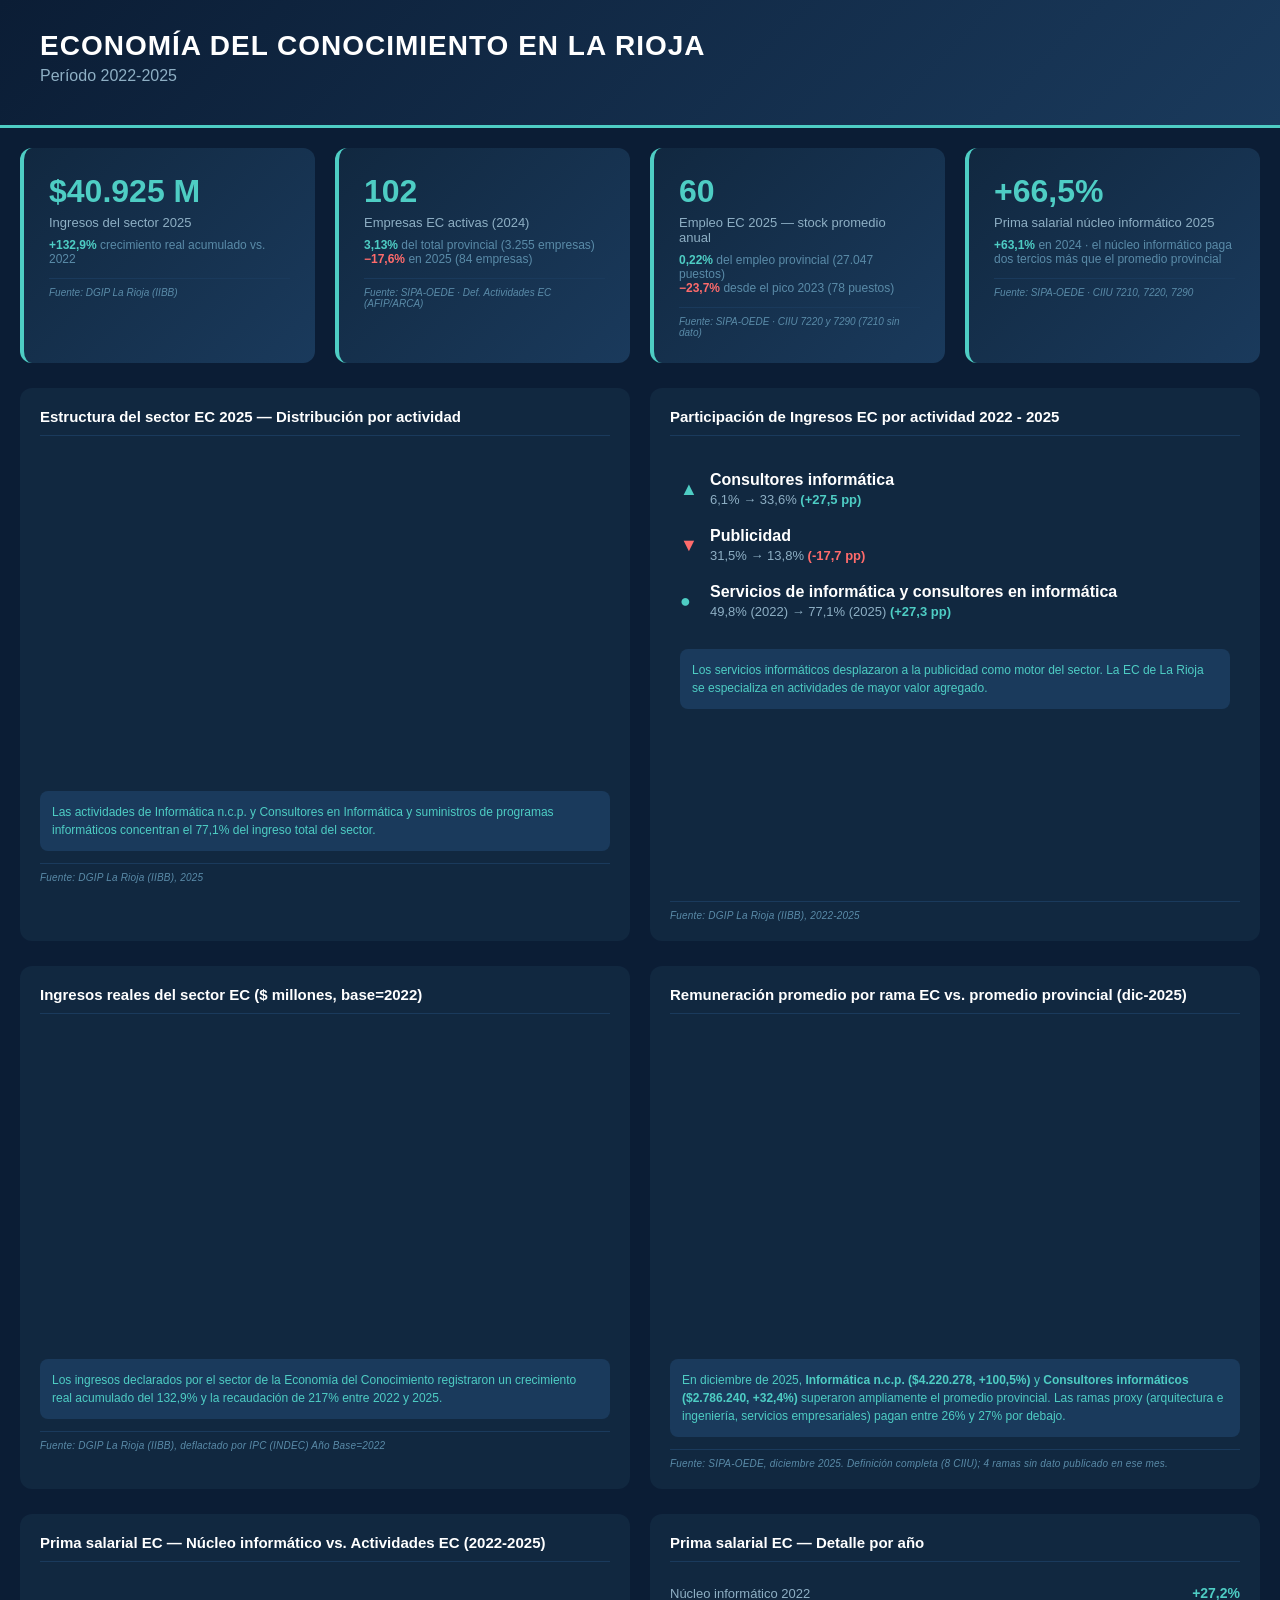
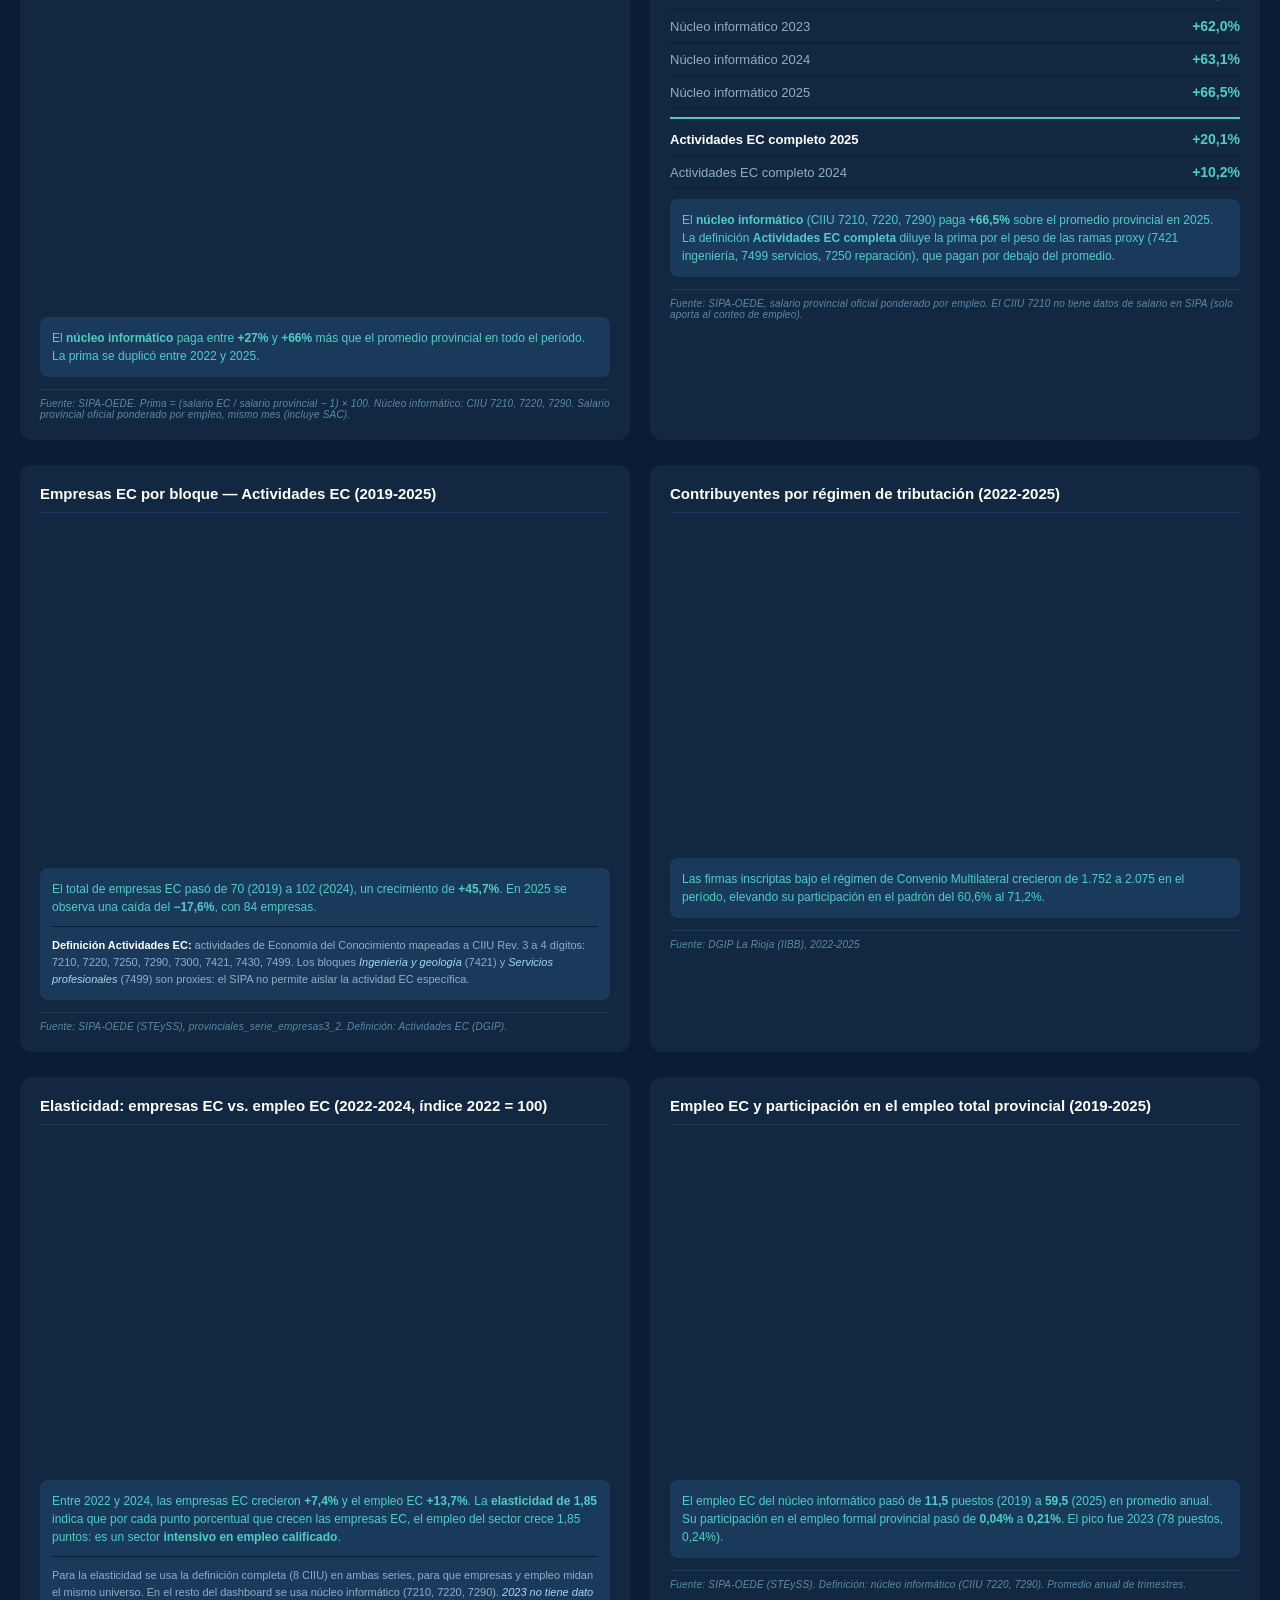
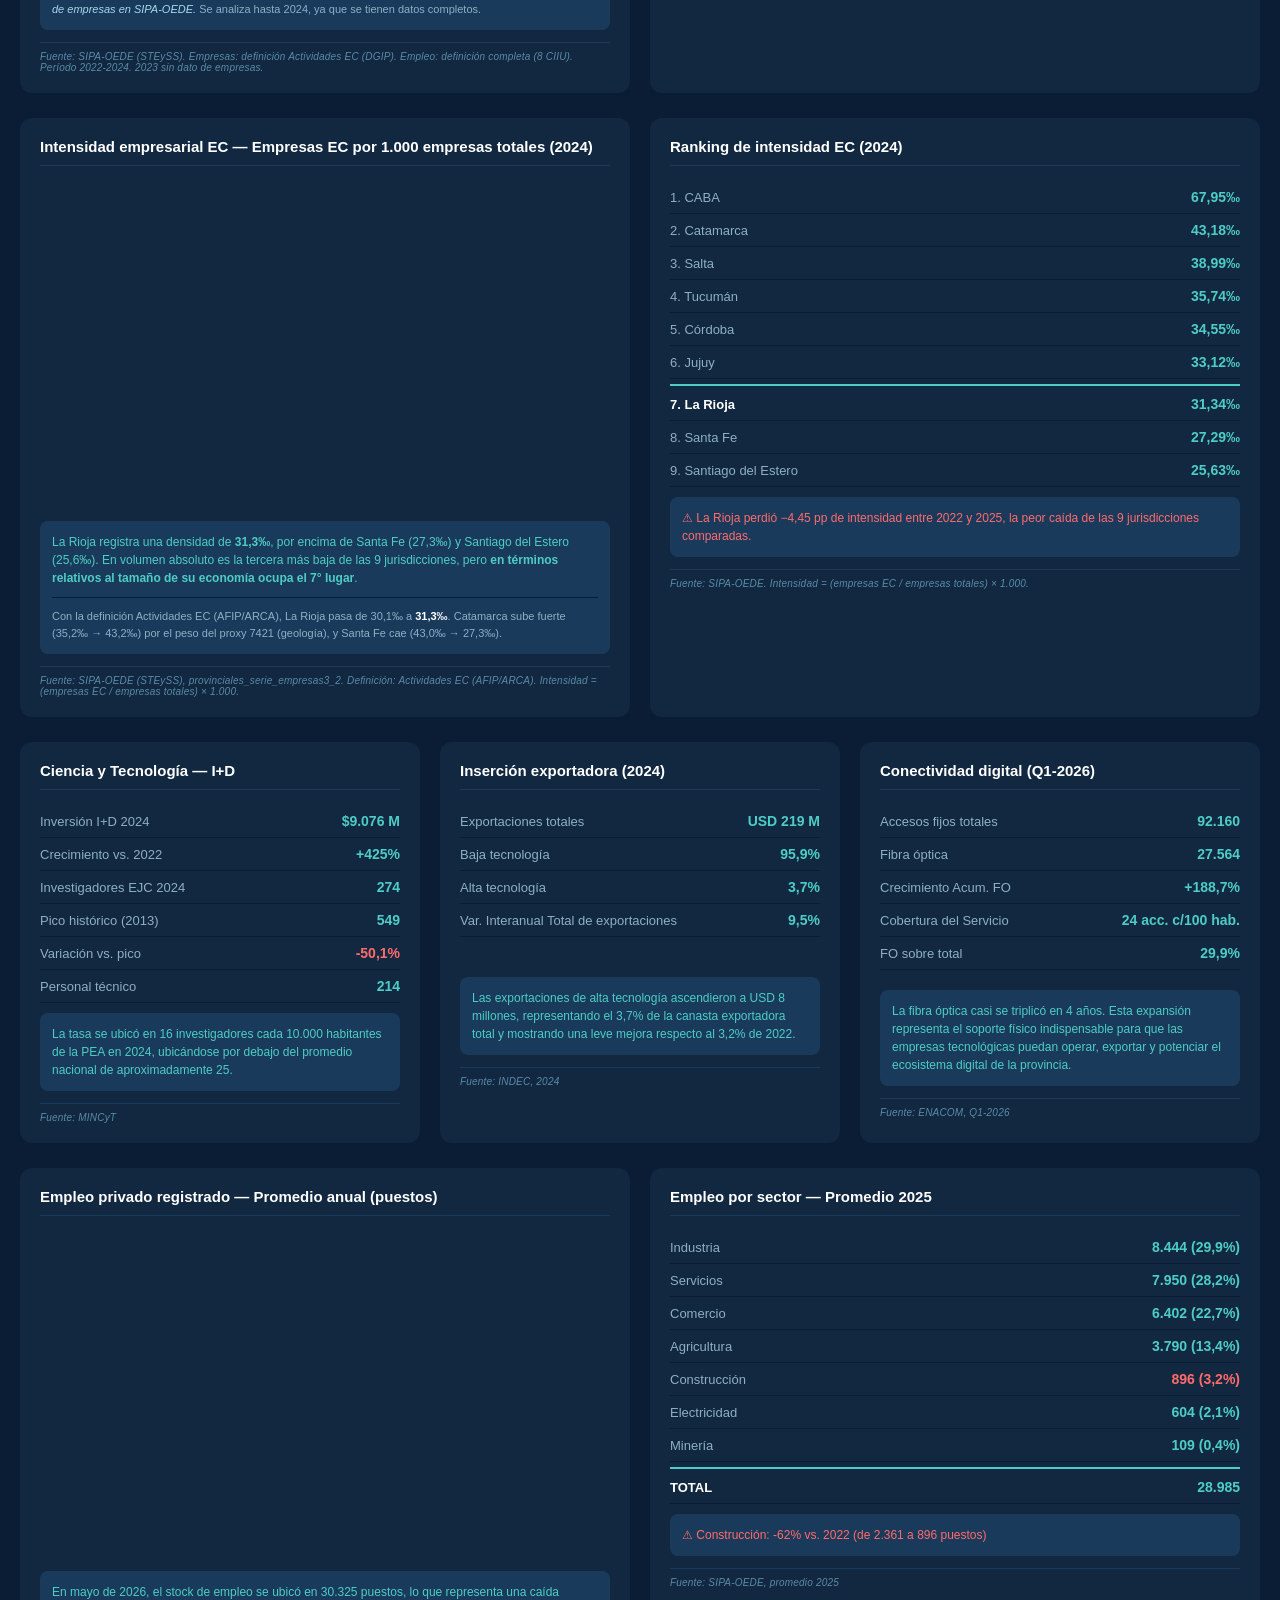
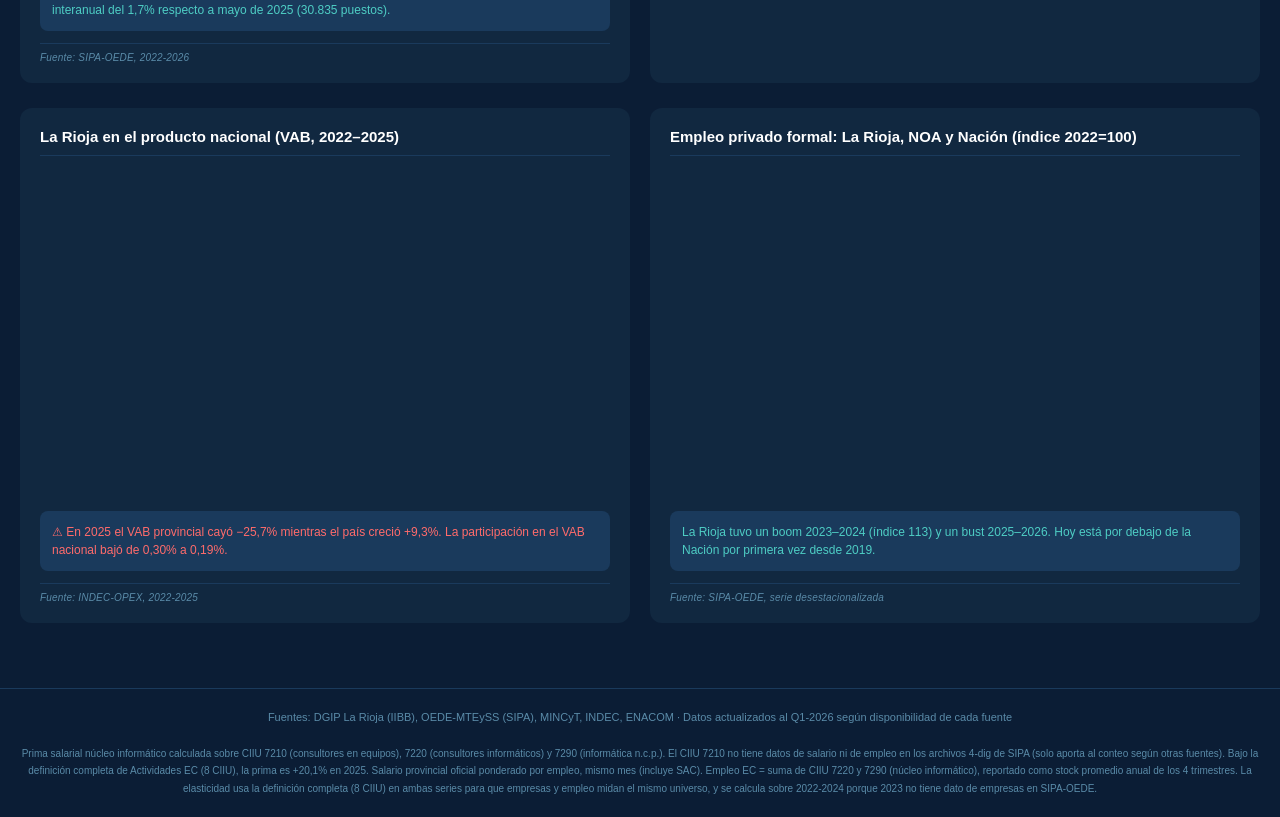
==== commit c8d7856d: "nuevos scripts" ====
--- a/dashboard/figuras/index.html
+++ b/dashboard/figuras/index.html
@@ -196,17 +196,17 @@
             <div class="kpi-source">Fuente: SIPA-OEDE · Def. Actividades EC (AFIP/ARCA)</div>
         </div>
         <div class="kpi-card">
-            <div class="number">506</div>
-            <div class="label">Empleo EC promedio 2024</div>
-            <div class="sub"><span>1,81%</span> del empleo provincial (28.008 puestos)<br>
-                <span>~5,0</span> empleados por empresa</div>
-            <div class="kpi-source">Fuente: SIPA-OEDE · Def. Actividades EC (AFIP/ARCA)</div>
+            <div class="number">60</div>
+            <div class="label">Empleo EC 2025 — stock promedio anual</div>
+            <div class="sub"><span>0,22%</span> del empleo provincial (27.047 puestos)<br>
+                <span class="neg">−23,7%</span> desde el pico 2023 (78 puestos)</div>
+            <div class="kpi-source">Fuente: SIPA-OEDE · CIIU 7220 y 7290 (7210 sin dato)</div>
         </div>
         <div class="kpi-card">
-            <div class="number">+29,0%</div>
-            <div class="label">Prima salarial núcleo EC 2025</div>
-            <div class="sub"><span>+45,8%</span> en 2024 · el software paga más que el promedio provincial</div>
-            <div class="kpi-source">Fuente: SIPA-OEDE · CIIU 7220, 7250, 7290</div>
+            <div class="number">+66,5%</div>
+            <div class="label">Prima salarial núcleo informático 2025</div>
+            <div class="sub"><span>+63,1%</span> en 2024 · el núcleo informático paga dos tercios más que el promedio provincial</div>
+            <div class="kpi-source">Fuente: SIPA-OEDE · CIIU 7210, 7220, 7290</div>
         </div>
     </div>
 
@@ -295,7 +295,7 @@
                     del 132,9% y la recaudación de 217% entre 2022 y 2025.
                 </div>
             </div>
-            <div class="chart-source">Fuente: DGIP La Rioja (IIBB), deflactado por IPC NOA (INDEC)</div>
+            <div class="chart-source">Fuente: DGIP La Rioja (IIBB), deflactado por IPC (INDEC) Año Base=2022 </div>
         </div>
 
         <div class="chart-box">
@@ -303,14 +303,18 @@
             <div id="chart-salarios" class="chart-container"></div>
             <div class="highlight-box">
                 <div class="positive">
-                    En diciembre de 2025, las ramas de Informática n.c.p.
-                    ($3.108.543), telecomunicaciones ($2.764.135) y
-                    Consultores en Informática ($1.726.147) superaron
-                    ampliamente la remuneración promedio general de la
-                    provincia, duplicando la referencia local.
-                </div>
-            </div>
-            <div class="chart-source">Fuente: SIPA-OEDE, diciembre 2025</div>
+                    En diciembre de 2025, <strong>Informática n.c.p.
+                    ($4.220.278, +100,5%)</strong> y <strong>Consultores
+                    informáticos ($2.786.240, +32,4%)</strong> superaron
+                    ampliamente el promedio provincial. Las ramas proxy
+                    (arquitectura e ingeniería, servicios empresariales)
+                    pagan entre 26% y 27% por debajo.
+                </div>
+            </div>
+            <div class="chart-source">
+                Fuente: SIPA-OEDE, diciembre 2025. Definición completa
+                (8 CIIU); 4 ramas sin dato publicado en ese mes.
+            </div>
         </div>
 
     </div>
@@ -319,59 +323,62 @@
     <div class="chart-row">
 
         <div class="chart-box">
-            <h3>Prima salarial EC — Núcleo software vs. Actividades EC (2022-2025)</h3>
+            <h3>Prima salarial EC — Núcleo informático vs. Actividades EC (2022-2025)</h3>
             <div id="chart-prima" class="chart-container"></div>
             <div class="highlight-box" style="margin-top:20px;">
                 <div class="positive">
-                    El <strong>núcleo software</strong> paga entre
-                    <strong>+20%</strong> y <strong>+54%</strong> más que el
-                    promedio provincial en todo el período.
+                    El <strong>núcleo informático</strong> paga entre
+                    <strong>+27%</strong> y <strong>+66%</strong> más que el
+                    promedio provincial en todo el período. La prima se
+                    duplicó entre 2022 y 2025.
                 </div>
             </div>
             <div class="chart-source">
                 Fuente: SIPA-OEDE. Prima = (salario EC / salario provincial − 1) × 100.
-                Núcleo software: CIIU 7220, 7250, 7290.
+                Núcleo informático: CIIU 7210, 7220, 7290.
+                Salario provincial oficial ponderado por empleo, mismo mes (incluye SAC).
             </div>
         </div>
 
         <div class="info-card">
             <h3>Prima salarial EC — Detalle por año</h3>
             <div class="info-item">
-                <span class="key">Núcleo software 2022</span>
-                <span class="value">+53,7%</span>
-            </div>
-            <div class="info-item">
-                <span class="key">Núcleo software 2023</span>
-                <span class="value">+20,0%</span>
-            </div>
-            <div class="info-item">
-                <span class="key">Núcleo software 2024</span>
-                <span class="value">+45,8%</span>
-            </div>
-            <div class="info-item">
-                <span class="key">Núcleo software 2025</span>
-                <span class="value">+29,0%</span>
+                <span class="key">Núcleo informático 2022</span>
+                <span class="value">+27,2%</span>
+            </div>
+            <div class="info-item">
+                <span class="key">Núcleo informático 2023</span>
+                <span class="value">+62,0%</span>
+            </div>
+            <div class="info-item">
+                <span class="key">Núcleo informático 2024</span>
+                <span class="value">+63,1%</span>
+            </div>
+            <div class="info-item">
+                <span class="key">Núcleo informático 2025</span>
+                <span class="value">+66,5%</span>
             </div>
             <div class="info-item"
                  style="border-top:2px solid #4ECDC4; margin-top:8px; padding-top:12px;">
                 <span class="key" style="font-weight:700; color:#FFFFFF;">Actividades EC completo 2025</span>
-                <span class="value">+8,4%</span>
+                <span class="value">+20,1%</span>
             </div>
             <div class="info-item">
                 <span class="key">Actividades EC completo 2024</span>
-                <span class="value">+21,4%</span>
+                <span class="value">+10,2%</span>
             </div>
             <div class="highlight-box">
                 <div class="positive">
-                    El <strong>núcleo software</strong> concentra los salarios
-                    más altos del sector. La <strong>definición Actividades EC
-                    completa</strong> diluye la prima por el peso de las ramas
-                    proxy (7421 ingeniería, 7499 servicios), que pagan por
-                    debajo del promedio provincial.
+                    El <strong>núcleo informático</strong> (CIIU 7210, 7220, 7290)
+                    paga <strong>+66,5%</strong> sobre el promedio provincial en 2025.
+                    La definición <strong>Actividades EC completa</strong> diluye la
+                    prima por el peso de las ramas proxy (7421 ingeniería, 7499
+                    servicios, 7250 reparación), que pagan por debajo del promedio.
                 </div>
             </div>
             <div class="chart-source">
-                Fuente: SIPA-OEDE, serie de remuneraciones mensuales por CIIU 4 dígitos.
+                Fuente: SIPA-OEDE, salario provincial oficial ponderado por empleo.
+                El CIIU 7210 no tiene datos de salario en SIPA (solo aporta al conteo de empleo).
             </div>
         </div>
 
@@ -381,30 +388,28 @@
     <div class="chart-row">
 
         <div class="chart-box">
-            <h3>Empresas EC por bloque — Definición Actividades EC (2019-2025)</h3>
+            <h3>Empresas EC por bloque — Actividades EC (2019-2025)</h3>
             <div id="chart-empresas" class="chart-container"></div>
             <div class="highlight-box" style="margin-top:20px;">
                 <div class="positive">
                     El total de empresas EC pasó de 70 (2019) a 102 (2024),
                     un crecimiento de <strong>+45,7%</strong>. En 2025 se
                     observa una caída del <strong>−17,6%</strong>, con 84
-                    empresas (dato preliminar).
+                    empresas.
                 </div>
                 <div class="nota">
-                    <strong>Definición Actividades EC (AFIP/ARCA):</strong>
+                    <strong>Definición Actividades EC:</strong>
                     actividades de Economía del Conocimiento mapeadas a CIIU
                     Rev. 3 a 4 dígitos: 7210, 7220, 7250, 7290, 7300, 7421,
                     7430, 7499. Los bloques <em>Ingeniería y geología</em>
                     (7421) y <em>Servicios profesionales</em> (7499) son
                     proxies: el SIPA no permite aislar la actividad EC
-                    específica. El conteo es un <strong>techo superior</strong>.
-                    Excluye 9220 (agencias de noticias). 2023 sin datos de
-                    empresas en la fuente.
+                    específica.
                 </div>
             </div>
             <div class="chart-source">
                 Fuente: SIPA-OEDE (STEySS), <em>provinciales_serie_empresas3_2</em>.
-                Definición: Actividades EC (AFIP/ARCA).
+                Definición: Actividades EC (DGIP).
             </div>
         </div>
 
@@ -427,26 +432,30 @@
     <div class="chart-row">
 
         <div class="chart-box">
-            <h3>Elasticidad: empresas EC vs. empleo EC (índice 2022 = 100)</h3>
+            <h3>Elasticidad: empresas EC vs. empleo EC (2022-2024, índice 2022 = 100)</h3>
             <div id="chart-elasticidad" class="chart-container"></div>
             <div class="highlight-box" style="margin-top:20px;">
                 <div class="positive">
-                    Entre 2022 y 2024 (último año con datos completos de
-                    empresas), las empresas EC crecieron <strong>+7,4%</strong>
-                    y el empleo EC <strong>+13,7%</strong>. La
-                    <strong>elasticidad de 1,85</strong> indica que por cada
+                    Entre 2022 y 2024, las empresas EC crecieron
+                    <strong>+7,4%</strong> y el empleo EC <strong>+13,7%</strong>.
+                    La <strong>elasticidad de 1,85</strong> indica que por cada
                     punto porcentual que crecen las empresas EC, el empleo del
                     sector crece 1,85 puntos: es un sector <strong>intensivo
                     en empleo calificado</strong>.
                 </div>
                 <div class="nota">
-                    2023 no tiene dato de empresas en la fuente SIPA-OEDE.
-                    2025 es <em>preliminar</em>.
+                    Para la elasticidad se usa la definición completa (8 CIIU)
+                    en ambas series, para que empresas y empleo midan el mismo
+                    universo. En el resto del dashboard se usa núcleo
+                    informático (7210, 7220, 7290).
+                    <em>2023 no tiene dato de empresas en SIPA-OEDE.</em>
+                    Se analiza hasta 2024, ya que se tienen datos completos.
                 </div>
             </div>
             <div class="chart-source">
-                Fuente: SIPA-OEDE (STEySS). Definición: Actividades EC (AFIP/ARCA).
-                Promedio anual de trimestres con dato.
+                Fuente: SIPA-OEDE (STEySS). Empresas: definición Actividades EC
+                (DGIP). Empleo: definición completa (8 CIIU).
+                Período 2022-2024. 2023 sin dato de empresas.
             </div>
         </div>
 
@@ -455,17 +464,17 @@
             <div id="chart-empleo-share" class="chart-container"></div>
             <div class="highlight-box" style="margin-top:20px;">
                 <div class="positive">
-                    El empleo EC pasó de <strong>356</strong> puestos (2019)
-                    a <strong>521</strong> (2025), un crecimiento de
-                    <strong>+46,4%</strong>. Su participación en el empleo
-                    formal provincial subió de <strong>1,32%</strong> a
-                    <strong>1,93%</strong>. En 2023 se recuperó el dato
-                    (513 puestos) que antes no estaba disponible.
+                    El empleo EC del núcleo informático pasó de
+                    <strong>11,5</strong> puestos (2019) a
+                    <strong>59,5</strong> (2025) en promedio anual. Su
+                    participación en el empleo formal provincial pasó de
+                    <strong>0,04%</strong> a <strong>0,21%</strong>. El pico
+                    fue 2023 (78 puestos, 0,24%).
                 </div>
             </div>
             <div class="chart-source">
-                Fuente: SIPA-OEDE (STEySS). Definición: Actividades EC (AFIP/ARCA).
-                Promedio anual de trimestres con dato.
+                Fuente: SIPA-OEDE (STEySS). Definición: núcleo informático
+                (CIIU 7220, 7290). Promedio anual de trimestres.
             </div>
         </div>
 
@@ -753,9 +762,16 @@
     según disponibilidad de cada fuente
     <br><br>
     <span style="font-size:10px; color:#5A8BA8;">
-    Prima salarial núcleo EC calculada sobre CIIU 7220 (consultores informáticos),
-    7250 (reparación informática) y 7290 (informática n.c.p.). Bajo la definición
-    completa de Actividades EC (8 CIIU), la prima es +8,4% en 2025.
+    Prima salarial núcleo informático calculada sobre CIIU 7210 (consultores en equipos),
+    7220 (consultores informáticos) y 7290 (informática n.c.p.). El CIIU 7210 no tiene
+    datos de salario ni de empleo en los archivos 4-dig de SIPA (solo aporta al conteo
+    según otras fuentes). Bajo la definición completa de Actividades EC (8 CIIU), la
+    prima es +20,1% en 2025. Salario provincial oficial ponderado por empleo, mismo
+    mes (incluye SAC). Empleo EC = suma de CIIU 7220 y 7290 (núcleo informático),
+    reportado como stock promedio anual de los 4 trimestres. La elasticidad usa la
+    definición completa (8 CIIU) en ambas series para que empresas y empleo midan el
+    mismo universo, y se calcula sobre 2022-2024 porque 2023 no tiene dato de empresas
+    en SIPA-OEDE.
     </span>
 </div>
 
@@ -865,36 +881,50 @@
 
 
     // ==========================================================
-    // SALARIOS POR RAMA
+    // SALARIOS POR RAMA — dic-2025
     // ==========================================================
     Highcharts.chart("chart-salarios", {
 
         chart: { type: "bar" },
         title: { text: "" },
+        subtitle: {
+            text: "Dic-2025 · solo ramas con dato publicado en SIPA-OEDE",
+            align: "left",
+            style: { fontSize: "11px", color: "#5A8BA8" }
+        },
         xAxis: {
             categories: [
-                "Informática n.c.p.",
-                "Telecomunicaciones",
-                "Consultores inform.",
-                "Publicidad",
-                "Contenidos audiovisuales",
-                "Farmacéutica"
+                "Informática n.c.p. (7290)",
+                "Consultores informáticos (7220)",
+                "Arquitectura e ingeniería (7421)",
+                "Servicios empresariales (7499)"
             ]
         },
         yAxis: {
             title: { text: "" },
             plotLines: [{
-                value: 1308235,
+                value: 2104500,
                 color: "#FF6B6B",
                 width: 2,
                 dashStyle: "Dash",
                 label: {
-                    text: "Prom. provincial $1.308.235",
+                    text: "Prom. provincial $2.104.500",
                     style: { color: "#FF6B6B", fontSize: "11px" }
                 }
             }]
         },
         legend: { enabled: false },
+        tooltip: {
+            formatter: function () {
+                const primas = {
+                    "Informática n.c.p. (7290)": "+100,5%",
+                    "Consultores informáticos (7220)": "+32,4%",
+                    "Arquitectura e ingeniería (7421)": "−25,6%",
+                    "Servicios empresariales (7499)": "−27,1%"
+                };
+                return `<b>${this.x}</b><br/>Salario: $${this.y.toLocaleString("es-AR")}<br/>Prima vs. prov.: <b>${primas[this.x]}</b>`;
+            }
+        },
         plotOptions: {
             bar: {
                 dataLabels: {
@@ -910,14 +940,18 @@
         },
         series: [{
             name: "Salario dic-2025",
-            data: [3108543, 2764135, 1726147, 885187, 683117, 679922],
-            color: "#4ECDC4"
+            data: [
+                { y: 4220278, color: "#4ECDC4" },
+                { y: 2786240, color: "#4ECDC4" },
+                { y: 1566575, color: "#6CB4D9" },
+                { y: 1534016, color: "#6CB4D9" }
+            ]
         }]
     });
 
 
     // ==========================================================
-    // PRIMA SALARIAL EC — Núcleo software vs. Actividades EC
+    // PRIMA SALARIAL EC — Núcleo informático vs. Actividades EC
     // ==========================================================
     Highcharts.chart("chart-prima", {
 
@@ -977,21 +1011,21 @@
         },
         series: [
             {
-                name: "Núcleo software",
+                name: "Núcleo informático",
                 data: [
-                    { y: 53.67, color: "#4ECDC4" },
-                    { y: 20.04, color: "#4ECDC4" },
-                    { y: 45.75, color: "#4ECDC4" },
-                    { y: 29.00, color: "#4ECDC4" }
+                    { y: 27.15, color: "#4ECDC4" },
+                    { y: 62.03, color: "#4ECDC4" },
+                    { y: 63.13, color: "#4ECDC4" },
+                    { y: 66.46, color: "#4ECDC4" }
                 ]
             },
             {
                 name: "Actividades EC completo",
                 data: [
-                    { y: -2.41, color: "#6CB4D9" },
-                    { y: -6.59, color: "#6CB4D9" },
-                    { y: 21.38, color: "#6CB4D9" },
-                    { y: 8.36, color: "#6CB4D9" }
+                    { y: -15.39, color: "#6CB4D9" },
+                    { y: -15.09, color: "#6CB4D9" },
+                    { y: 10.22, color: "#6CB4D9" },
+                    { y: 20.06, color: "#6CB4D9" }
                 ]
             }
         ]
@@ -1070,17 +1104,25 @@
 
 
     // ==========================================================
-    // ELASTICIDAD — Empresas EC vs Empleo EC (2022 = 100)
-    // ==========================================================
+    // ELASTICIDAD — Empresas EC vs Empleo EC (2022-2024)
+    // ==========================================================
+    // Se usa la definición completa (8 CIIU) en ambas series para que
+    // empresas y empleo midan el mismo universo. 2023 no tiene dato de
+    // empresas en SIPA-OEDE, por eso el hueco explícito en la serie.
     Highcharts.chart("chart-elasticidad", {
 
         chart: { type: "spline" },
         title: { text: "" },
-        xAxis: { categories: ["2022", "2023", "2024", "2025"] },
+        subtitle: {
+            text: "Período 2022-2024 · 2023 sin dato de empresas en SIPA-OEDE",
+            align: "left",
+            style: { fontSize: "11px", color: "#5A8BA8" }
+        },
+        xAxis: { categories: ["2022", "2023", "2024"] },
         yAxis: {
             title: { text: "Índice (2022 = 100)" },
             min: 80,
-            max: 125,
+            max: 130,
             plotLines: [{
                 value: 100,
                 color: "#8EAFC4",
@@ -1109,14 +1151,14 @@
         series: [
             {
                 name: "Empresas EC",
-                data: [100, null, 107.4, 88.4],
+                data: [100, null, 107.4],
                 color: "#4ECDC4",
                 lineWidth: 3,
                 connectNulls: false
             },
             {
-                name: "Empleo EC",
-                data: [100, 115.2, 113.7, 117.1],
+                name: "Empleo EC (def. completa)",
+                data: [100, 115.2, 113.7],
                 color: "#6CB4D9",
                 lineWidth: 2,
                 dashStyle: "ShortDash"
@@ -1147,14 +1189,14 @@
                 opposite: true,
                 gridLineWidth: 0,
                 min: 0,
-                max: 2.5
+                max: 0.3
             }
         ],
         plotOptions: {
             column: {
                 dataLabels: {
                     enabled: true,
-                    format: "{point.y:.0f}",
+                    format: "{point.y:.1f}",
                     style: {
                         color: "#4ECDC4",
                         textOutline: "none",
@@ -1168,10 +1210,10 @@
         tooltip: { shared: true },
         series: [
             {
-                name: "Empleo EC",
+                name: "Empleo EC (núcleo)",
                 type: "column",
                 yAxis: 0,
-                data: [356, 298, 336, 445, 513, 506, 521],
+                data: [11.5, 23.75, 29.0, 65.5, 78.0, 61.25, 59.5],
                 color: {
                     linearGradient: { x1: 0, y1: 0, x2: 0, y2: 1 },
                     stops: [[0, "#4ECDC4"], [1, "#1A6B8A"]]
@@ -1181,12 +1223,12 @@
                 name: "Participación EC (%)",
                 type: "spline",
                 yAxis: 1,
-                data: [1.32, 1.17, 1.28, 1.48, 1.57, 1.81, 1.93],
+                data: [0.040, 0.087, 0.104, 0.213, 0.236, 0.205, 0.205],
                 color: "#FF6B6B",
                 marker: { enabled: true, radius: 5 },
                 dataLabels: {
                     enabled: true,
-                    format: "{point.y:.2f}%",
+                    format: "{point.y:.3f}%",
                     style: {
                         color: "#FF6B6B",
                         textOutline: "none",
